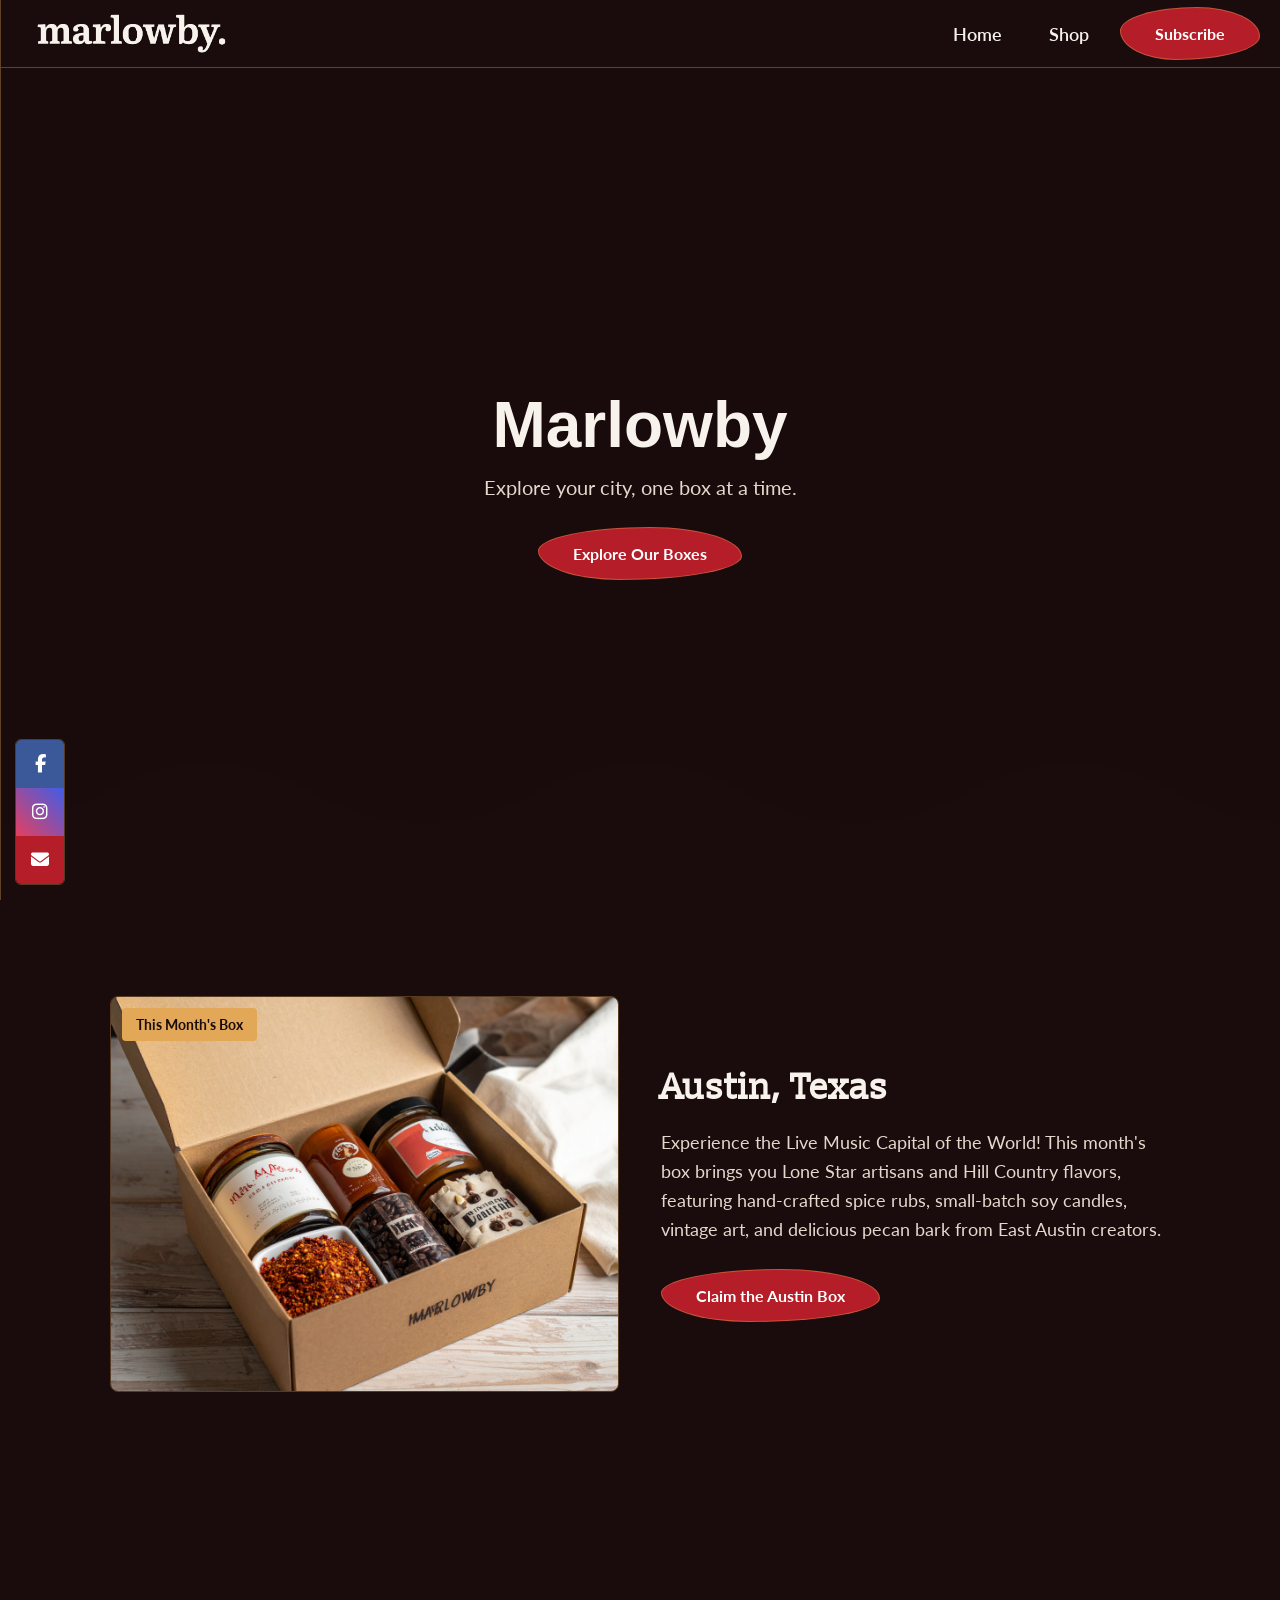
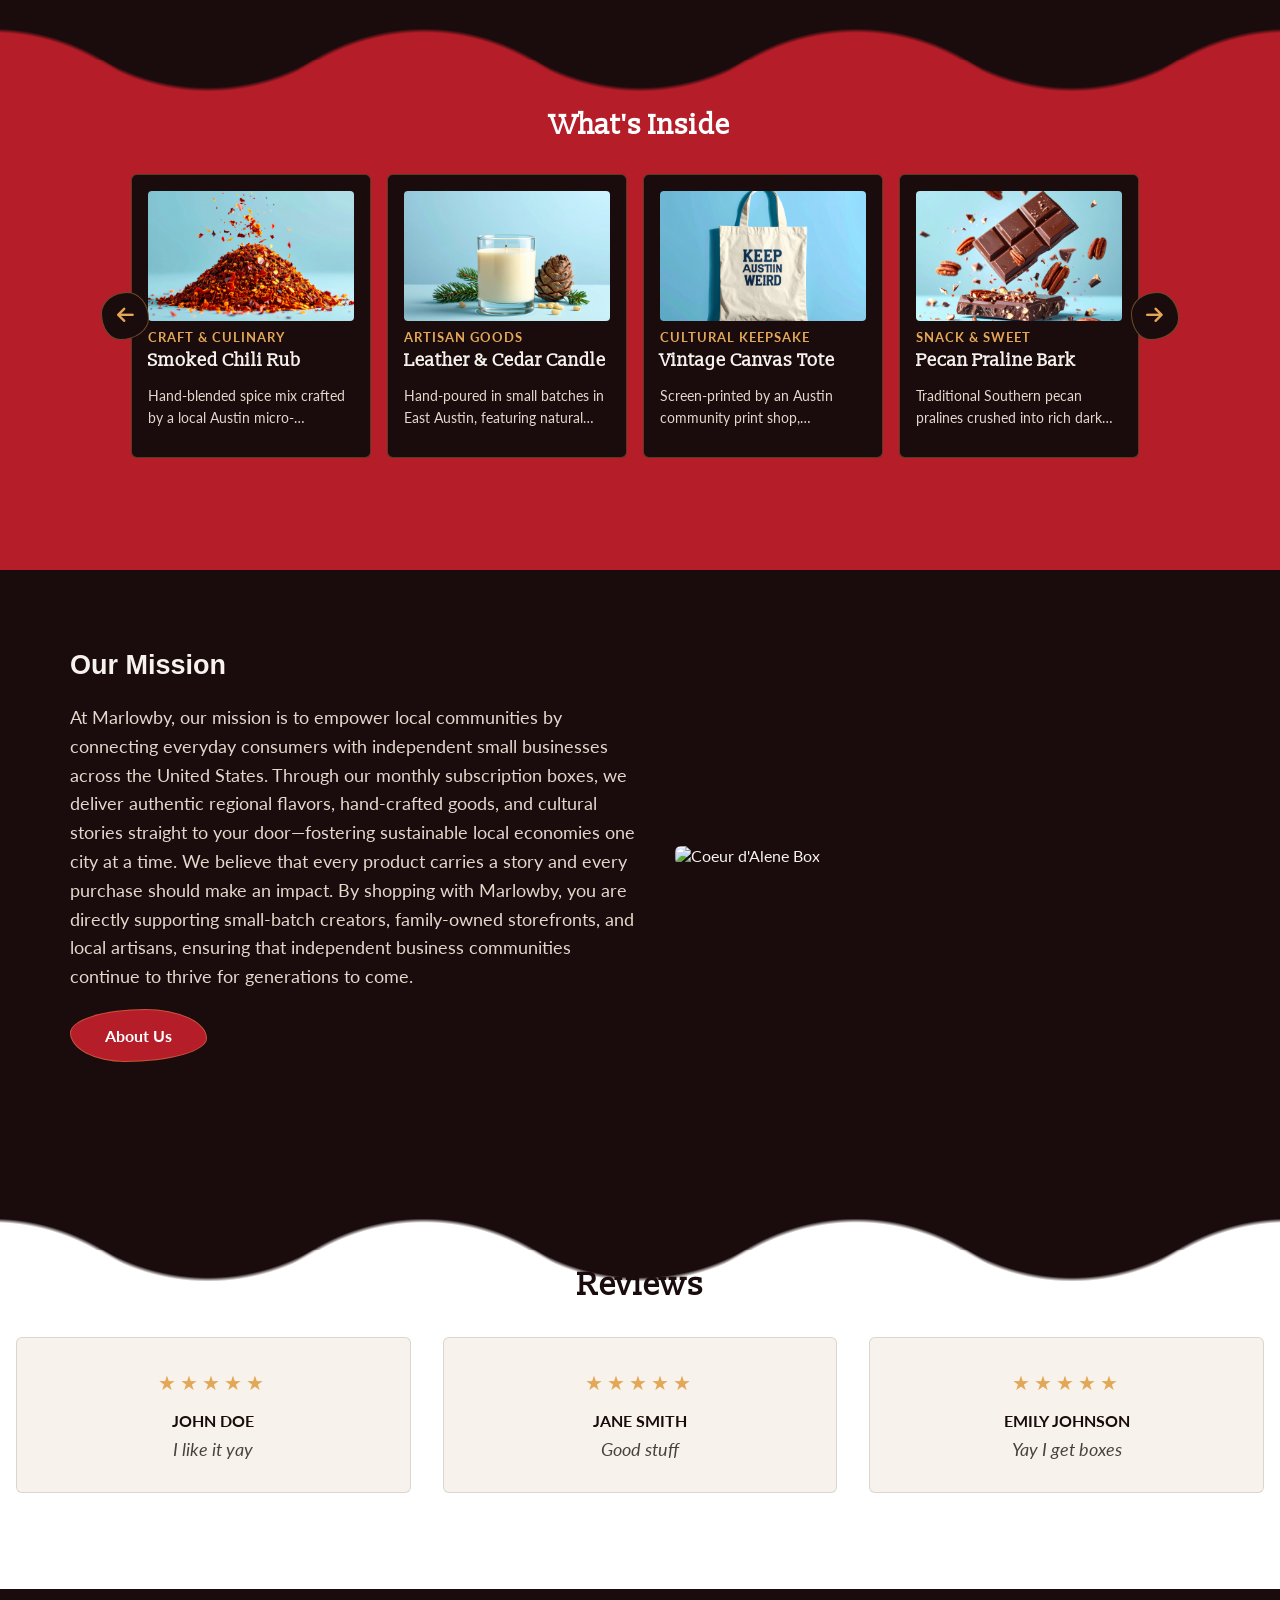
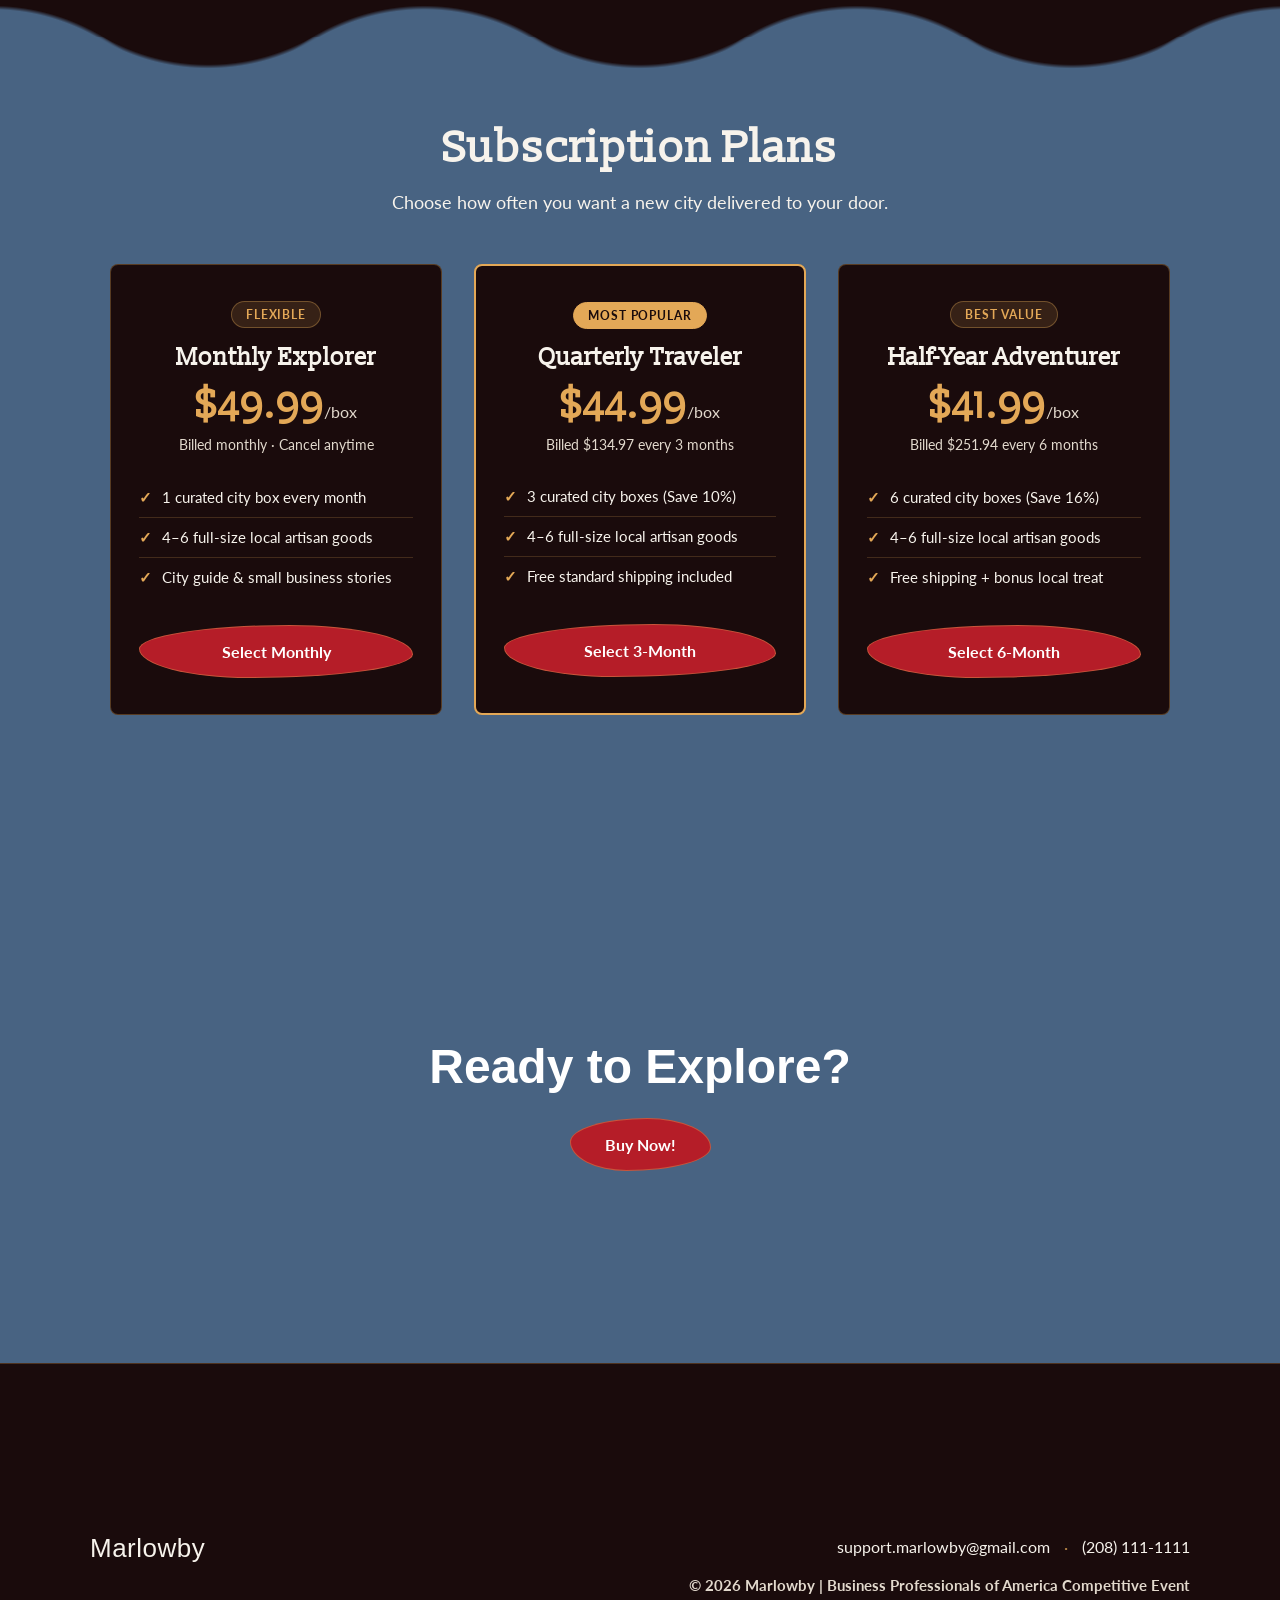
==== index.html @ e82b389a "Update index.html" ====
<!DOCTYPE html>
<html lang="en">
<head>
  <meta charset="UTF-8">
  <meta name="viewport" content="width=device-width, initial-scale=1.0">
  <title>Marlowby</title>
  <link rel="stylesheet" href="https://use.typekit.net/rig8hkd.css">
  <link rel="stylesheet" href="https://cdnjs.cloudflare.com/ajax/libs/font-awesome/6.5.0/css/all.min.css">
  <link rel="icon" type="image/x-icon" href="assets/images/logo/m_letter_logo.png">
  <link rel="stylesheet" href="style.css">
  <link rel="preconnect" href="https://fonts.googleapis.com">
  <link rel="preconnect" href="https://fonts.gstatic.com" crossorigin>
  <link href="https://fonts.googleapis.com/css2?family=Caacupe+One&family=Slabo+13px&family=Lato:wght@400;700&display=swap" rel="stylesheet">
</head>
<body>

  <!-- Top Navigation Bar -->
  <header class="navbar">
    <a href="index.html" class="logo-link">
      <img id="logoImage" src="assets/images/logo/marlowby_white_text.png" alt="Marlowby logo">
    </a>

    <nav class="desktop-nav">
      <a href="index.html">Home</a>
      <a href="shop.html">Shop</a>
      <a href="https://marlowbyshop.square.site" target="_blank" rel="noopener noreferrer" class="btn">
        Subscribe
      </a>
    </nav>

    <!-- Mobile Hamburger Toggle -->
    <button class="hamburger-menu" onclick="openNav()" aria-label="Open mobile menu">
      <i class="fas fa-bars"></i>
    </button>
  </header>

  <!-- Mobile Side Navigation Drawer -->
  <div id="mySidenav" class="sidenav">
    <a href="javascript:void(0)" class="closebtn" onclick="closeNav()" aria-label="Close menu">&times;</a>
    <a href="index.html">Home</a>
    <a href="shop.html">Shop</a>
    <a href="https://game-day-grill-bpa-project.square.site/#items" target="_blank" rel="noopener noreferrer" class="btn">
      Subscribe
    </a>
  </div>

  <!-- Hero Section -->
  <section class="hero-section">
    <div class="video-background">
      <iframe 
        src="https://www.youtube-nocookie.com/embed/jR5_xr3WJxA?autoplay=1&mute=1&controls=0&loop=1&playlist=jR5_xr3WJxA&playsinline=1" 
        title="Background video" 
        allow="autoplay; encrypted-media" 
        allowfullscreen>
      </iframe>
    </div>
    
    <div class="hero-text">
      <h1>Marlowby</h1>
      <p class="hero-paragraph">Explore your city, one box at a time.</p>
      <a href="shop.html" class="btn">
        Explore Our Boxes
      </a>
    </div>
  </section>

  <!-- Featured Box Section -->
  <section class="featured-product">
    <div class="container">
      <div class="top-section">
        <div class="image">
          <div class="cta-star"><span>This Month's Box</span></div>
          <img src="assets/images/boxes/austin/featured_box.jpg" alt="Austin, Texas box." loading="lazy">
        </div>
        <div class="content">
          <h3>Austin, Texas</h3>
          <p>Experience the Live Music Capital of the World! This month's box brings you Lone Star artisans and Hill Country flavors, featuring hand-crafted spice rubs, small-batch soy candles, vintage art, and delicious pecan bark from East Austin creators.</p>
          <a href="shop.html" class="btn">
            Claim the Austin Box
          </a>
        </div>
      </div>
    </div>
  </section>

  <!-- Featured Boxes Section -->
  <section id="featured-boxes" class="section blog-section box-bottom-wave">
    <div class="container">
      <h3>What's Inside</h3>
      <div class="blog-carousel">
        <button class="blog-carousel-btn prev" aria-label="Previous box">
          <i class="fa-solid fa-arrow-left"></i>
        </button>
        
        <div class="blog-carousel-track-container">
          <div class="blog-card-grid">
            
            <div class="blog-card">
              <div class="blog-card-inner">
                <div class="box-card-image">
                  <img src="assets/images/boxes/austin/austin_chili.jpg" alt="Smoked Chili Rub">
                </div>
                <div class="blog-content">
                  <span class="date">Craft & Culinary</span>
                  <h4>Smoked Chili Rub</h4>
                  <p>Hand-blended spice mix crafted by a local Austin micro-smokehouse. Perfect for grilling.</p>
                </div>
              </div>
            </div>

            <div class="blog-card">
              <div class="blog-card-inner">
                <div class="box-card-image">
                  <img src="assets/images/boxes/austin/austin_candle.jpg" alt="Leather & Cedar Soy Candle">
                </div>
                <div class="blog-content">
                  <span class="date">Artisan Goods</span>
                  <h4>Leather & Cedar Candle</h4>
                  <p>Hand-poured in small batches in East Austin, featuring natural cedarwood and leather notes.</p>
                </div>
              </div>
            </div>

            <div class="blog-card">
              <div class="blog-card-inner">
                <div class="box-card-image">
                  <img src="assets/images/boxes/austin/austin_tote.jpg" alt="Vintage Canvas Tote Bag">
                </div>
                <div class="blog-content">
                  <span class="date">Cultural Keepsake</span>
                  <h4>Vintage Canvas Tote</h4>
                  <p>Screen-printed by an Austin community print shop, celebrating historic local venues.</p>
                </div>
              </div>
            </div>

            <div class="blog-card">
              <div class="blog-card-inner">
                <div class="box-card-image">
                  <img src="assets/images/boxes/austin/austin_bark.jpg" alt="Pecan Praline Crunch Bark">
                </div>
                <div class="blog-content">
                  <span class="date">Snack & Sweet</span>
                  <h4>Pecan Praline Bark</h4>
                  <p>Traditional Southern pecan pralines crushed into rich dark chocolate from a Hill Country shop.</p>
                </div>
              </div>
            </div>

            <div class="blog-card">
              <div class="blog-card-inner">
                <div class="box-card-image">
                  <img src="assets/images/boxes/austin/austin_coffee.jpg" alt="Austin Cold Brew Beans">
                </div>
                <div class="blog-content">
                  <span class="date">Local Pantry</span>
                  <h4>Cold Brew Beans</h4>
                  <p>Fair-trade coffee beans roasted locally in South Congress, crafted specifically for smooth cold brew.</p>
                </div>
              </div>
            </div>

            <div class="blog-card">
              <div class="blog-card-inner">
                <div class="box-card-image">
                  <img src="assets/images/boxes/austin/austin_stickers.jpg" alt="Keep Austin Weird Sticker Pack">
                </div>
                <div class="blog-content">
                  <span class="date">Art & Accessories</span>
                  <h4>Vinyl Sticker Pack</h4>
                  <p>Set of 4 durable weatherproof stickers designed by independent Austin graphic artists.</p>
                </div>
              </div>
            </div>

          </div>
        </div>

        <button class="blog-carousel-btn next" aria-label="Next box">
          <i class="fa-solid fa-arrow-right"></i>
        </button>
      </div>
    </div>
  </section>

  <!-- Mission Section -->
  <section class="mission-section">
    <div class="mission-text">
      <h1>Our Mission</h1>
      <p>At Marlowby, our mission is to empower local communities by connecting everyday consumers with independent small businesses across the United States. Through our monthly subscription boxes, we deliver authentic regional flavors, hand-crafted goods, and cultural stories straight to your door—fostering sustainable local economies one city at a time.

We believe that every product carries a story and every purchase should make an impact. By shopping with Marlowby, you are directly supporting small-batch creators, family-owned storefronts, and local artisans, ensuring that independent business communities continue to thrive for generations to come.</p>
      <a href="about.html" class="btn">
        About Us
      </a>
    </div>
    <div class="mission-image">
      <img src="https://www.universalyums.com/wp-content/uploads/2026/03/Box-Of-The-Month-1-768x742.png" alt="Coeur d'Alene Box">
    </div>
  </section>

  <!-- Testimonials Section -->
  <section class="testimonial-section box-bottom-wave">
    <div class="testimonial-container">
      <h2 class="testimonial-title">Reviews</h2>

      <div class="testimonial-grid">
        <div class="testimonial-card">
          <div class="star-rating">★★★★★</div>
          <p class="author-name">John Doe</p>
          <p class="testimonial-text">I like it yay</p>
        </div>

        <div class="testimonial-card">
          <div class="star-rating">★★★★★</div>
          <p class="author-name">Jane Smith</p>
          <p class="testimonial-text">Good stuff</p>
        </div>

        <div class="testimonial-card">
          <div class="star-rating">★★★★★</div>
          <p class="author-name">Emily Johnson</p>
          <p class="testimonial-text">Yay I get boxes</p>
        </div>
      </div>
    </div>
  </section>

  <!-- Subscription Plans Section -->
   <section id="subscriptions" class="subscription-section box-bottom-wave">
    <div class="container text-center">
      <h2>Subscription Plans</h2>
      <p class="section-subtitle">Choose how often you want a new city delivered to your door.</p>

      <div class="card-grid subscription-grid">
        
        <!-- Tier 1: Monthly -->
        <div class="card plan-card">
          <span class="plan-badge">Flexible</span>
          <h3>Monthly Explorer</h3>
          <div class="plan-price">$49.99<span>/box</span></div>
          <p class="plan-billing">Billed monthly · Cancel anytime</p>
          <ul class="plan-features">
            <li>1 curated city box every month</li>
            <li>4–6 full-size local artisan goods</li>
            <li>City guide &amp; small business stories</li>
          </ul>
          <a href="https://marlowby.square.site" target="_blank" rel="noopener noreferrer" class="btn">Select Monthly</a>
        </div>

        <!-- Tier 2: 3-Month (Highlighted) -->
        <div class="card plan-card featured-plan">
          <span class="plan-badge popular">Most Popular</span>
          <h3>Quarterly Traveler</h3>
          <div class="plan-price">$44.99<span>/box</span></div>
          <p class="plan-billing">Billed $134.97 every 3 months</p>
          <ul class="plan-features">
            <li>3 curated city boxes (Save 10%)</li>
            <li>4–6 full-size local artisan goods</li>
            <li>Free standard shipping included</li>
          </ul>
          <a href="https://marlowby.square.site" target="_blank" rel="noopener noreferrer" class="btn">Select 3-Month</a>
        </div>

        <!-- Tier 3: 6-Month -->
        <div class="card plan-card">
          <span class="plan-badge">Best Value</span>
          <h3>Half-Year Adventurer</h3>
          <div class="plan-price">$41.99<span>/box</span></div>
          <p class="plan-billing">Billed $251.94 every 6 months</p>
          <ul class="plan-features">
            <li>6 curated city boxes (Save 16%)</li>
            <li>4–6 full-size local artisan goods</li>
            <li>Free shipping + bonus local treat</li>
          </ul>
          <a href="https://marlowby.square.site" target="_blank" rel="noopener noreferrer" class="btn">Select 6-Month</a>
        </div>

      </div>
    </div>
  </section>

  <!-- Buy Now Section (Blue with Dual Wave Overlay) -->
  <section class="cta-section">
    <div class="container text-center">
      <h1>Ready to Explore?</h1>
      <a href="shop.html" class="btn">
        Buy Now!
      </a>
    </div>
  </section>

  <!-- Original Dark Footer Section -->
  <footer class="site-footer">
    <div class="footer-container">
      <div class="footer-left">
        <div class="footer-logo">
          <a href="index.html">Marlowby</a>
        </div>
      </div>

      <div class="footer-combined-right">
        <div class="footer-contact">
          <a href="mailto:support.marlowby@gmail.com" class="footer-link">support.marlowby@gmail.com</a>
          <span class="divider">·</span>
          <a href="tel:(208)-111-1111" class="footer-link">(208) 111-1111</a>
        </div>

        <div class="footer-copyright">
          <p>&copy; 2026 Marlowby | Business Professionals of America Competitive Event</p>
        </div>
      </div>
    </div>
  </footer>

  <!-- Sticky Social Icons Bar -->
  <div class="icon-bar">
    <a href="https://www.facebook.com/profile.php?id=61595517356654" target="_blank" rel="noopener noreferrer" class="facebook" aria-label="Facebook"><i class="fab fa-facebook-f"></i></a>
    <a href="https://www.instagram.com" target="_blank" rel="noopener noreferrer" class="instagram" aria-label="Instagram"><i class="fab fa-instagram"></i></a>
    <a href="mailto:support.marlowby@gmail.com" class="email" aria-label="Email"><i class="fas fa-envelope"></i></a>
  </div>

  <!-- Scroll to Top Button -->
  <button id="scrollToTopBtn" title="Go to top" aria-label="Scroll to top">
    <i class="fas fa-arrow-up"></i>
  </button>

  <script src="script.js"></script>
</body>
</html>
---- style.css ----
:root {
  /* --- Core Color Palette --- */
  --bg-primary: #1a0b0c;          /* Base Dark Background */
  --text-main: #f7f3ec;           /* Primary Light Text */
  --text-muted: #e2d9cd;          /* Enhanced contrast for WCAG AA readability */
  --accent-red: #b51d28;          /* Primary Brand Accent */
  --accent-gold: #E3A857;         /* Accent Gold */
  --accent-blue: #486382;         /* Accent Slate Blue */

  /* --- Typography --- */
  --font-heading-primary: "Caacupe One", sans-serif;
  --font-heading-secondary: "Slabo 13px", serif;
  --font-body: "Lato", sans-serif;
}

*,
*::before,
*::after {
  box-sizing: border-box;
}

html,
body {
  height: 100%;
  margin: 0;
  background-color: var(--bg-primary);
  color: var(--text-main);
  font-family: var(--font-body);
  scroll-behavior: smooth;
}

body {
  padding-top: 68px;
}

h1 {
  font-family: var(--font-heading-primary);
}

h2, h3, h4, h5, h6 {
  font-family: var(--font-heading-secondary);
}

.text-center {
  text-align: center;
}

/* --- Accessibility Utility Classes --- */
.sr-only,
.visually-hidden {
  position: absolute !important;
  width: 1px !important;
  height: 1px !important;
  padding: 0 !important;
  margin: -1px !important;
  overflow: hidden !important;
  clip: rect(0, 0, 0, 0) !important;
  white-space: nowrap !important;
  border: 0 !important;
}

/* Base Container & Framework Compatibility */
.container,
.container-lg {
  max-width: 1100px;
  margin: 0 auto;
  padding: 0 20px;
  width: 100%;
}

/* --- Global Focus Rings for Keyboard Navigation --- */
a:focus-visible,
button:focus-visible,
input:focus-visible,
select:focus-visible,
textarea:focus-visible {
  outline: 3px solid var(--accent-gold) !important;
  outline-offset: 3px !important;
}

/* --- Header & Navigation --- */
.navbar {
  display: flex;
  align-items: center;
  justify-content: space-between;
  background-color: var(--bg-primary);
  position: fixed;
  top: 0;
  left: 0;
  width: 100%;
  height: 68px;
  padding: 0 20px;
  z-index: 99;
  border-bottom: 1px solid rgba(227, 168, 87, 0.35);
}

.desktop-nav {
  display: flex;
  align-items: center;
  gap: 15px;
}

.navbar a {
  color: var(--text-main);
  padding: 10px 16px;
  min-height: 44px;
  display: inline-flex;
  align-items: center;
  text-decoration: none;
  font-size: 18px;
  border-radius: 4px;
  font-weight: 600;
  transition: color 0.2s ease;
}

.navbar a:hover,
.navbar a:active,
.navbar a.active {
  color: var(--accent-gold);
}

.navbar img {
  height: 40px;
  width: auto;
  display: block;
}

.hamburger-menu {
  display: none;
  border: 1px solid transparent;
  background: transparent;
  color: var(--text-main);
  font-size: 24px;
  cursor: pointer;
  padding: 12px;
  min-width: 48px;
  min-height: 48px;
  border-radius: 4px;
}

.sidenav {
  height: 100%;
  width: 0;
  position: fixed;
  z-index: 1000;
  top: 0;
  left: 0;
  background-color: var(--bg-primary);
  overflow-x: hidden;
  transition: width 0.3s ease;
  padding-top: 60px;
  border-right: 1px solid rgba(227, 168, 87, 0.35);
}

.sidenav a {
  padding: 16px 24px;
  text-decoration: none;
  font-size: 20px;
  color: var(--text-main);
  display: block;
  font-weight: 600;
  min-height: 48px;
  transition: background-color 0.2s ease, color 0.2s ease;
}

.sidenav a:hover,
.sidenav a:focus-visible {
  background-color: var(--accent-red);
  color: #ffffff;
}

.sidenav .closebtn {
  position: absolute;
  top: 10px;
  right: 20px;
  font-size: 36px;
  min-width: 48px;
  min-height: 48px;
  display: inline-flex;
  align-items: center;
  justify-content: center;
}

/* --- Organic Blob Buttons & Accessible Controls --- */
.btn,
a.btn,
button[type="submit"],
.btn-blob-organic {
  display: inline-flex;
  align-items: center;
  justify-content: center;
  padding: 16px 34px;
  min-height: 48px;
  min-width: 48px;
  border: 1px solid rgba(227, 168, 87, 0.4);
  border-radius: 55% 45% 60% 40% / 45% 55% 45% 55%;
  background: var(--accent-red);
  color: #ffffff;
  font-family: inherit;
  font-size: 16px;
  font-weight: 700;
  text-decoration: none;
  cursor: pointer;
  transition: border-radius 0.4s ease, transform 0.3s ease, background-color 0.3s ease, border-color 0.3s ease;
}

.btn:hover,
a.btn:hover,
button[type="submit"]:hover,
.btn-blob-organic:hover {
  border-radius: 45% 55% 40% 60% / 55% 45% 55% 45%;
  transform: rotate(-2deg);
  background-color: #8c121b;
  border-color: var(--accent-gold);
  color: #ffffff;
}

.btn:active,
a.btn:active,
button[type="submit"]:active,
.btn-blob-organic:active {
  transform: rotate(0deg) scale(0.96);
  background-color: #6b0c13;
}

/* --- Hero Section --- */
.hero-section {
  position: relative;
  min-height: calc(100vh - 68px);
  width: 100%;
  display: flex;
  align-items: center;
  justify-content: center;
  overflow: hidden;
}

.video-background {
  position: absolute;
  inset: 0;
  pointer-events: none;
  z-index: 1;
}

.video-background iframe {
  width: 100%;
  height: 100%;
  object-fit: cover;
  border: none;
}

.hero-section::after {
  content: "";
  position: absolute;
  inset: 0;
  background-color: rgba(26, 11, 12, 0.82);
  z-index: 2;
  pointer-events: none;
}

.hero-text {
  position: relative;
  z-index: 3;
  text-align: center;
  color: var(--text-main);
  padding: 30px 20px;
  max-width: 700px;
  margin: 20px;
}

.hero-text h1 {
  font-size: 64px;
  margin: 0 0 10px;
}

.hero-paragraph {
  font-size: 20px;
  line-height: 1.5;
  margin: 0 0 25px;
  color: var(--text-muted);
}

/* --- Grid Systems --- */
.card-grid,
.testimonial-grid,
.team-grid {
  display: grid;
  gap: 2rem;
}

.card-grid {
  grid-template-columns: repeat(auto-fit, minmax(260px, 1fr));
  max-width: 1100px;
  margin: 0 auto;
}

.team-grid {
  grid-template-columns: repeat(auto-fit, minmax(250px, 1fr));
  max-width: 900px;
  margin: 2rem auto 0;
  justify-content: center;
}

/* --- Cards & Team Members --- */
.team-member,
.card,
blockquote,
.event-card {
  background: var(--bg-primary);
  border: 1px solid rgba(227, 168, 87, 0.3);
  border-radius: 8px;
  padding: 2rem;
  transition: border-color 0.2s ease;
  color: var(--text-main);
  text-align: center;
  display: flex;
  flex-direction: column;
  align-items: center;
}

.card:hover,
.team-member:hover {
  border-color: var(--accent-gold);
}

.team-photo {
  width: 150px;
  height: 150px;
  object-fit: cover;
  border-radius: 8px;
  margin-bottom: 1.25rem;
  border: 1px solid var(--accent-gold);
}

.team-member h3,
.team-member h4 {
  font-family: var(--font-heading-secondary);
  font-size: 1.25rem;
  margin: 0 0 0.25rem;
  color: var(--text-main);
}

.team-member .role,
.team-member .title {
  font-family: var(--font-body);
  font-size: 0.875rem;
  font-weight: 700;
  text-transform: uppercase;
  letter-spacing: 0.5px;
  color: var(--accent-gold);
  margin-bottom: 0.75rem;
}

/* --- Subscription Plans Section --- */
.subscription-section {
  background-color: var(--accent-blue);
  padding: 12rem 1rem;
  margin-top: -60px;
  position: relative;
  z-index: 4;

  /* Dual Top & Bottom Wave Mask (Matches .cta-section) */
  mask:
    radial-gradient(213.01px at 50% calc(100% - 291.6px), #000 99%, #0000 101%) calc(50% - 216px) 0/432px 100%,
    radial-gradient(213.01px at 50% calc(100% + 183.6px), #0000 99%, #000 101%) 50% calc(100% - 108px)/432px 100% repeat-x,
    radial-gradient(213.01px at 50% 291.6px, #000 99%, #0000 101%) calc(50% - 216px) 0/432px 100%,
    radial-gradient(213.01px at 50% -183.6px, #0000 99%, #000 101%) 50% 108px/432px 100% repeat-x;

  -webkit-mask:
    radial-gradient(213.01px at 50% calc(100% - 291.6px), #000 99%, #0000 101%) calc(50% - 216px) 0/432px 100%,
    radial-gradient(213.01px at 50% calc(100% + 183.6px), #0000 99%, #000 101%) 50% calc(100% - 108px)/432px 100% repeat-x,
    radial-gradient(213.01px at 50% 291.6px, #000 99%, #0000 101%) calc(50% - 216px) 0/432px 100%,
    radial-gradient(213.01px at 50% -183.6px, #0000 99%, #000 101%) 50% 108px/432px 100% repeat-x;
}

.subscription-section h2 {
  font-size: 2.75rem;
  margin: 0 0 0.75rem;
  color: var(--text-main);
}

.subscription-section .section-subtitle {
  max-width: 600px;
  margin: 0 auto 3rem;
  font-size: 1.125rem;
  line-height: 1.6;
  color: var(--text-main);
}

.plan-card {
  justify-content: space-between;
  padding: 2.25rem 1.75rem;
  position: relative;
  transition: transform 0.25s ease, border-color 0.25s ease;
}

.plan-card:hover {
  transform: translateY(-6px);
}

.plan-card.featured-plan {
  border: 2px solid var(--accent-gold);
}

.plan-badge {
  display: inline-block;
  font-size: 0.75rem;
  font-weight: 700;
  text-transform: uppercase;
  letter-spacing: 0.08em;
  padding: 5px 14px;
  border-radius: 999px;
  background-color: rgba(227, 168, 87, 0.14);
  border: 1px solid rgba(227, 168, 87, 0.35);
  color: var(--accent-gold);
  margin-bottom: 14px;
}

.plan-badge.popular {
  background-color: var(--accent-gold);
  border-color: var(--accent-gold);
  color: var(--bg-primary);
}

.plan-card h3 {
  font-size: 1.5rem;
  margin: 0 0 12px;
  color: var(--text-main);
}

.plan-price {
  font-family: var(--font-heading-secondary);
  font-size: 2.5rem;
  font-weight: 700;
  color: var(--accent-gold);
  line-height: 1.1;
}

.plan-price span {
  font-family: var(--font-body);
  font-size: 1rem;
  font-weight: 400;
  color: var(--text-muted);
}

.plan-billing {
  font-size: 0.9rem;
  color: var(--text-muted);
  margin: 8px 0 24px;
}

.plan-features {
  list-style: none;
  padding: 0;
  margin: 0 0 28px;
  width: 100%;
  text-align: left;
}

.plan-features li {
  padding: 10px 0;
  border-bottom: 1px solid rgba(227, 168, 87, 0.2);
  color: var(--text-main);
  font-size: 0.95rem;
  display: flex;
  align-items: baseline;
  gap: 10px;
}

.plan-features li:last-child {
  border-bottom: none;
}

.plan-features li::before {
  content: "✓";
  color: var(--accent-gold);
  font-weight: 700;
  flex-shrink: 0;
}

.plan-card .btn {
  width: 100%;
}

/* --- Featured Box / Product Section --- */
.featured-product,
.featured-boxes-section,
.featured-boxes {
  background-color: var(--bg-primary);
  padding: 6rem 1rem 10rem;
  position: relative;
  z-index: 5;
}

.featured-boxes-section,
.featured-boxes {
  text-align: center;
}

.featured-boxes-section h2,
.featured-boxes h2 {
  font-size: 2.5rem;
  margin-bottom: 2.5rem;
  color: var(--text-main);
}

.featured-product .top-section {
  display: flex;
  flex-direction: column;
  gap: 30px;
  align-items: center;
  max-width: 1100px;
  margin: 0 auto;
}

.featured-product .top-section .image {
  position: relative;
  width: 100%;
}

.featured-product .top-section .image img {
  width: 100%;
  height: auto;
  border-radius: 8px;
  display: block;
  border: 1px solid rgba(227, 168, 87, 0.3);
}

.cta-star {
  position: absolute;
  top: 12px;
  left: 12px;
  background-color: var(--accent-gold);
  color: var(--bg-primary);
  padding: 8px 14px;
  border-radius: 4px;
  font-weight: bold;
  font-size: 14px;
  z-index: 5;
}

.featured-product .top-section .content {
  text-align: left;
}

.featured-product .top-section .content h3 {
  font-size: 2.25rem;
  margin: 0 0 15px;
  color: var(--text-main);
}

.featured-product .top-section .content p {
  font-size: 1.125rem;
  line-height: 1.6;
  color: var(--text-muted);
  margin-bottom: 25px;
}

/* --- Search Bar --- */
.marlowby-search-wrapper {
  position: relative;
  width: 100%;
  padding: 80px 20px 30px;
  display: flex;
  align-items: center;
  justify-content: center;
}

.marlowby-search {
  width: 100%;
  max-width: 460px;
  background-color: var(--bg-primary);
  border: 1px solid rgba(227, 168, 87, 0.4);
  border-radius: 12px;
  padding: 6px 8px 6px 16px;
  transition: border-color 0.2s ease;
}

.marlowby-search:focus-within {
  border-color: var(--accent-gold);
}

.fx {
  display: flex;
  align-items: center;
  width: 100%;
}

.fx-gap {
  gap: 10px;
  justify-content: space-between;
}

.fx-gap > div:first-child {
  flex: 1;
}

.marlowby-search input[type="text"] {
  width: 100%;
  min-height: 44px;
  border: none;
  outline: none;
  background: transparent;
  font-size: 16px; /* Prevents auto-zoom on iOS Safari */
  color: var(--text-main);
  padding: 8px 0;
}

.marlowby-search input[type="text"]::placeholder {
  color: var(--text-muted);
  opacity: 0.9;
}

.marlowby-search button {
  display: inline-flex;
  align-items: center;
  justify-content: center;
  width: 48px;
  height: 48px;
  padding: 0;
  border: 1px solid rgba(227, 168, 87, 0.4);
  border-radius: 55% 45% 60% 40% / 45% 55% 45% 55%;
  background: var(--accent-red);
  color: #ffffff;
  cursor: pointer;
  flex-shrink: 0;
  transition: border-radius 0.4s ease, transform 0.3s ease, background-color 0.3s ease, border-color 0.3s ease;
}

.marlowby-search button:hover {
  border-radius: 45% 55% 40% 60% / 55% 45% 55% 45%;
  transform: rotate(-2deg);
  background-color: #8c121b;
  border-color: var(--accent-gold);
}

/* --- Shop & Products Section --- */
.shop-section {
  background-color: var(--accent-blue);
  padding: 100px 0 100px;
  margin-top: -60px;
  position: relative;
  z-index: 4;
}

.shop-section .product-collection,
.shop-section .marlowby-search-wrapper {
  background-color: transparent;
}

.product-collection {
  padding: 40px 0 80px;
}

.filter-shop {
  display: flex;
  flex-wrap: wrap;
  justify-content: space-between;
  align-items: center;
  gap: 15px;
  padding: 16px 24px; 
  background-color: var(--bg-primary);
  border: 1px solid rgba(227, 168, 87, 0.3);
  border-radius: 6px;
  margin-bottom: 30px;
  width: 100%;
}

.showing-product p {
  font-size: 16px;
  color: var(--text-main);
  margin: 0;
}

.sort-by select {
  background-color: var(--bg-primary);
  color: var(--text-main);
  border: 1px solid rgba(227, 168, 87, 0.4);
  padding: 12px 40px 12px 16px;
  min-height: 48px;
  border-radius: 6px;
  font-size: 16px;
  cursor: pointer;
  appearance: none;
  -webkit-appearance: none;
  background-image: url("data:image/svg+xml;utf8,<svg xmlns='http://www.w3.org/2000/svg' width='14' height='14' fill='%23E3A857' viewBox='0 0 16 16'><path d='M7.247 11.14 2.451 5.658C1.885 5.013 2.345 4 3.204 4h9.592a1 1 0 0 1 .753 1.659l-4.796 5.48a1 1 0 0 1-1.506 0z'/></svg>");
  background-repeat: no-repeat;
  background-position: right 14px center;
  transition: border-color 0.2s ease;
}

/* 3-Column Product Grid Layout */
.product-content #productGrid {
  display: grid;
  grid-template-columns: repeat(3, 1fr);
  gap: 32px;
  max-width: 1100px;
  margin: 0 auto;
}

.product-card-item {
  width: 100%;
}

.product-item {
  background-color: var(--bg-primary);
  border: 1px solid rgba(227, 168, 87, 0.3);
  border-radius: 6px;
  padding: 28px;
  display: flex;
  flex-direction: column;
  justify-content: space-between;
  height: 100%;
  transition: border-color 0.2s ease;
}

.product-item:hover {
  border-color: var(--accent-gold);
}

.image-holder {
  width: 100%;
  height: 200px;
  border-radius: 4px;
  overflow: hidden;
  background-color: rgba(0, 0, 0, 0.4);
  display: flex;
  align-items: center;
  justify-content: center;
  margin-bottom: 20px;
}

.image-holder img,
.image-holder svg {
  width: 100%;
  height: 100%;
  object-fit: cover;
}

.badge {
  display: inline-block;
  padding: 6px 12px;
  font-size: 12px;
  font-weight: 700;
  text-transform: uppercase;
  letter-spacing: 0.5px;
  border-radius: 4px;
  background-color: var(--accent-red);
  color: #ffffff;
  margin-bottom: 8px;
}

.product-info h3 {
  font-size: 20px;
  line-height: 1.4;
  margin-top: 6px;
  margin-bottom: 14px;
}

.product-info h3 a {
  color: var(--text-main);
  text-decoration: none;
  transition: color 0.2s ease;
}

.product-info h3 a:hover,
.product-info h3 a:focus-visible {
  color: var(--accent-gold);
}

.product-price {
  font-size: 22px;
  font-family: var(--font-heading-secondary);
  color: var(--accent-gold);
  font-weight: 700;
  margin-top: auto;
}

/* --- Pagination --- */
.paging-navigation {
  margin-top: 40px;
}

.pagination {
  display: flex;
  justify-content: center;
  align-items: center;
  gap: 12px;
}

.page-numbers {
  display: inline-flex;
  align-items: center;
  justify-content: center;
  min-width: 48px;
  min-height: 48px;
  padding: 8px;
  border-radius: 6px;
  background-color: var(--bg-primary);
  border: 1px solid rgba(227, 168, 87, 0.3);
  color: var(--text-main);
  text-decoration: none;
  font-size: 16px;
  font-weight: 700;
  transition: background-color 0.2s ease, border-color 0.2s ease, color 0.2s ease;
}

.page-numbers:hover,
.page-numbers.current {
  background-color: var(--accent-gold);
  color: var(--bg-primary);
  border-color: var(--accent-gold);
}

/* --- Carousel & Blog Section --- */
.blog-section {
  padding: 8rem 0.5rem 6rem;
  text-align: center;
  background-color: var(--accent-red);
  color: #ffffff;
}

.blog-section h3 {
  font-size: 28px;
  margin-bottom: 15px;
}

.blog-carousel {
  position: relative;
  max-width: 96%;
  margin: 0 auto;
}

.blog-carousel-track-container {
  overflow: hidden;
  width: 100%;
  padding: 1rem 0;
}

.blog-card-grid {
  display: flex;
  gap: 1rem;
  transition: transform 0.5s ease;
}

.blog-card {
  flex: 0 0 240px;
  display: flex;
}

.blog-card-inner {
  width: 100%;
  background-color: var(--bg-primary);
  padding: 1rem;
  border-radius: 6px;
  border: 1px solid rgba(227, 168, 87, 0.3);
  text-align: left;
  display: flex;
  flex-direction: column;
  justify-content: space-between;
  transition: border-color 0.2s ease;
}

.blog-card-inner:hover {
  border-color: var(--accent-gold);
}

.box-card-image {
  width: 100%;
  height: 130px;
  overflow: hidden;
  border-radius: 4px;
  margin-bottom: 8px;
}

.box-card-image img {
  width: 100%;
  height: 100%;
  object-fit: cover;
}

.blog-carousel-btn {
  position: absolute;
  top: 50%;
  transform: translateY(-50%);
  display: inline-flex;
  align-items: center;
  justify-content: center;
  width: 48px;
  height: 48px;
  border: 1px solid rgba(227, 168, 87, 0.4);
  border-radius: 55% 45% 60% 40% / 45% 55% 45% 55%;
  background: var(--bg-primary);
  color: var(--accent-gold);
  font-size: 1.2rem;
  cursor: pointer;
  z-index: 10;
  transition: border-radius 0.4s ease, transform 0.3s ease, background-color 0.3s ease, border-color 0.3s ease;
}

.blog-carousel-btn.prev { left: -25px; }
.blog-carousel-btn.next { right: -25px; }

.blog-carousel-btn:hover {
  border-radius: 45% 55% 40% 60% / 55% 45% 55% 45%;
  transform: translateY(-50%) rotate(-2deg);
  background-color: var(--accent-red);
  border-color: var(--accent-gold);
  color: #ffffff;
}

.blog-content .date {
  font-size: 0.8rem;
  letter-spacing: 1px;
  text-transform: uppercase;
  color: var(--accent-gold);
  font-weight: 700;
  display: block;
}

.blog-content h4 {
  font-size: 1.1rem;
  margin: 0.3rem 0;
  color: var(--text-main);
}

.blog-content p {
  font-size: 0.9rem;
  line-height: 1.5;
  color: var(--text-muted);
  display: -webkit-box;
  -webkit-line-clamp: 2;
  line-clamp: 2;
  -webkit-box-orient: vertical;
  overflow: hidden;
  margin-bottom: 12px;
}

/* --- Mission Section --- */
.mission-section {
  display: flex;
  align-items: center;
  background-color: var(--bg-primary);
  padding: 60px 20px;
}

.mission-image {
  flex: 1;
  padding: 20px;
}

.mission-image img {
  width: 100%;
  height: auto;
  border-radius: 6px;
}

.mission-text {
  flex: 1;
  padding: 20px 20px 20px 50px;
  text-align: left;
  font-size: 18px;
}

.mission-text h1 {
  margin-top: 0;
}

.mission-text p {
  line-height: 1.6;
  color: var(--text-muted);
}

/* --- Wave Mask Shapes --- */
.box-top-wave,
.hero-section {
  mask:
    radial-gradient(213.01px at 50% calc(100% - 291.6px), #000 99%, #0000 101%) calc(50% - 216px) 0/432px 100%,
    radial-gradient(213.01px at 50% calc(100% + 183.6px), #0000 99%, #000 101%) 50% calc(100% - 108px)/432px 100% repeat-x;
  -webkit-mask:
    radial-gradient(213.01px at 50% calc(100% - 291.6px), #000 99%, #0000 101%) calc(50% - 216px) 0/432px 100%,
    radial-gradient(213.01px at 50% calc(100% + 183.6px), #0000 99%, #000 101%) 50% calc(100% - 108px)/432px 100% repeat-x;
}

.box-bottom-wave {
  mask:
    radial-gradient(213.01px at 50% 291.6px, #000 99%, #0000 101%) calc(50% - 216px) 0/432px 100%,
    radial-gradient(213.01px at 50% -183.6px, #0000 99%, #000 101%) 50% 108px/432px 100% repeat-x;
  -webkit-mask:
    radial-gradient(213.01px at 50% 291.6px, #000 99%, #0000 101%) calc(50% - 216px) 0/432px 100%,
    radial-gradient(213.01px at 50% -183.6px, #0000 99%, #000 101%) 50% 108px/432px 100% repeat-x;
  z-index: 4;
}

/* --- Testimonials --- */
.testimonial-section {
  background-color: #ffffff;
  padding: 6rem 1rem 12rem;
}

.testimonial-container {
  max-width: 1280px;
  margin: 0 auto;
}

.testimonial-title {
  text-align: center;
  color: #1a0b0c;
  font-size: 2rem;
  margin-bottom: 2rem;
}

.testimonial-grid {
  grid-template-columns: repeat(auto-fit, minmax(280px, 1fr));
  margin-top: 2rem;
}

.testimonial-card {
  background-color: var(--text-main);
  border-radius: 6px;
  padding: 2rem;
  text-align: center;
  border: 1px solid rgba(0, 0, 0, 0.12);
}

.star-rating {
  color: var(--accent-gold);
  letter-spacing: 0.25rem;
  margin-bottom: 1rem;
  font-size: 1.25rem;
}

.author-name {
  color: #1a0b0c;
  font-weight: 700;
  text-transform: uppercase;
  margin: 0;
}

.testimonial-text {
  font-size: 1.125rem;
  font-weight: 400;
  font-style: italic;
  color: #4a433b;
  margin-top: 0.5rem;
  margin-bottom: 0;
}

/* --- Call to Action (Blue Dual Wave) --- */
.cta-section {
  background-color: var(--accent-blue);
  color: #ffffff;
  padding: 12rem 1rem;
  text-align: center;
  position: relative;
  z-index: 4;
  margin-top: -60px;
  
  mask:
    radial-gradient(213.01px at 50% calc(100% - 291.6px), #000 99%, #0000 101%) calc(50% - 216px) 0/432px 100%,
    radial-gradient(213.01px at 50% calc(100% + 183.6px), #0000 99%, #000 101%) 50% calc(100% - 108px)/432px 100% repeat-x,
    radial-gradient(213.01px at 50% 291.6px, #000 99%, #0000 101%) calc(50% - 216px) 0/432px 100%,
    radial-gradient(213.01px at 50% -183.6px, #0000 99%, #000 101%) 50% 108px/432px 100% repeat-x;
  
  -webkit-mask:
    radial-gradient(213.01px at 50% calc(100% - 291.6px), #000 99%, #0000 101%) calc(50% - 216px) 0/432px 100%,
    radial-gradient(213.01px at 50% calc(100% + 183.6px), #0000 99%, #000 101%) 50% calc(100% - 108px)/432px 100% repeat-x,
    radial-gradient(213.01px at 50% 291.6px, #000 99%, #0000 101%) calc(50% - 216px) 0/432px 100%,
    radial-gradient(213.01px at 50% -183.6px, #0000 99%, #000 101%) 50% 108px/432px 100% repeat-x;
}

.cta-section h1 {
  font-size: 48px;
  margin: 0 0 24px;
}

/* --- Floating Utilities & Mobile Touch Targets --- */
.icon-bar {
  position: fixed;
  bottom: 15px;
  left: 15px;
  z-index: 99;
  display: flex;
  flex-direction: column;
  border-radius: 6px;
  overflow: hidden;
  border: 1px solid rgba(227, 168, 87, 0.3);
}

.icon-bar a {
  display: flex;
  align-items: center;
  justify-content: center;
  width: 48px;
  height: 48px;
  transition: opacity 0.2s ease;
  color: #ffffff;
  font-size: 18px;
  text-decoration: none;
}

.icon-bar a:hover,
.icon-bar a:focus-visible {
  opacity: 0.9;
}

.facebook { background: #3b5998; }
.instagram { background: linear-gradient(45deg, #e4405f, #405de6); }
.email { background-color: var(--accent-red); }

#scrollToTopBtn {
  position: fixed;
  bottom: 20px;
  right: 20px;
  display: inline-flex;
  align-items: center;
  justify-content: center;
  width: 52px;
  height: 52px;
  padding: 0;
  border: 1px solid rgba(227, 168, 87, 0.4);
  border-radius: 55% 45% 60% 40% / 45% 55% 45% 55%;
  background: var(--accent-red);
  color: #ffffff;
  font-size: 20px;
  cursor: pointer;
  z-index: 1000;
  transition: border-radius 0.4s ease, transform 0.3s ease, background-color 0.3s ease, border-color 0.3s ease;
}

#scrollToTopBtn:hover {
  border-radius: 45% 55% 40% 60% / 55% 45% 55% 45%;
  transform: rotate(-2deg);
  background-color: #8c121b;
  border-color: var(--accent-gold);
}

/* --- Footer & Top Wave Cutout --- */
.site-footer {
  background-color: var(--bg-primary);
  padding: 10rem 1.5rem 2.5rem;
  border-top: 1px solid rgba(227, 168, 87, 0.25);
  position: relative;
  z-index: 5;
}

.site-footer.box-top-wave {
  margin-top: -60px;
  padding-top: 12rem;
  border-top: none;
}

.footer-container {
  max-width: 1100px;
  margin: 0 auto;
  display: flex;
  flex-direction: column;
  align-items: center;
  justify-content: space-between;
  gap: 2rem;
  text-align: center;
}

.footer-logo a {
  color: var(--text-main);
  font-family: var(--font-heading-primary);
  font-size: 26px;
  text-decoration: none;
  letter-spacing: 0.5px;
  transition: color 0.2s ease;
  min-height: 48px;
  display: inline-flex;
  align-items: center;
}

.footer-logo a:hover {
  color: var(--accent-gold);
}

.footer-combined-right {
  display: flex;
  flex-direction: column;
  align-items: center;
  gap: 8px;
}

.footer-contact {
  display: flex;
  align-items: center;
  justify-content: center;
  gap: 14px;
  font-size: 16px;
}

.footer-link {
  color: var(--text-main);
  text-decoration: none;
  padding: 6px 0;
  min-height: 44px;
  display: inline-flex;
  align-items: center;
  transition: color 0.2s ease;
}

.footer-link:hover {
  color: var(--accent-gold);
}

.divider {
  color: var(--accent-gold);
  opacity: 0.8;
}

.footer-copyright p {
  font-weight: 700;
  margin: 0;
  font-size: 15px;
  color: var(--text-muted);
}

/* --- Submission Page Specific Rules --- */
body.submission-page {
  display: flex;
  flex-direction: column;
  min-height: 100vh;
}

body.submission-page main {
  flex: 1 0 auto;
}

body.submission-page .site-footer {
  margin-top: auto;
}

/* --- Accessibility: OS Reduced Motion Support --- */
@media (prefers-reduced-motion: reduce) {
  html, body {
    scroll-behavior: auto !important;
  }
  
  *, *::before, *::after {
    animation-duration: 0.01ms !important;
    animation-iteration-count: 1 !important;
    transition-duration: 0.01ms !important;
  }

  .video-background {
    display: none !important;
  }

  .btn, a.btn, button, .btn-blob-organic {
    transform: none !important;
    border-radius: 8px !important;
  }
}

/* --- Mobile Accessibility & Media Queries --- */
@media screen and (min-width: 1024px) {
  .blog-carousel-btn.prev { left: -30px; }
  .blog-carousel-btn.next { right: -30px; }
}

@media screen and (min-width: 768px) {
  .featured-product .top-section {
    flex-direction: row;
    justify-content: space-between;
  }

  .featured-product .top-section .image {
    width: 48%;
  }

  .featured-product .top-section .content {
    width: 48%;
  }

  .testimonial-section {
    padding-top: 6rem;
    padding-bottom: 6rem;
  }

  .footer-container {
    flex-direction: row;
    align-items: flex-start;
    text-align: left;
  }

  .footer-combined-right {
    align-items: flex-end;
    text-align: right;
  }
}

@media screen and (max-width: 900px) {
  .product-content #productGrid {
    grid-template-columns: repeat(2, 1fr);
    gap: 24px;
  }
}

@media screen and (max-width: 768px) {
  .desktop-nav {
    display: none;
  }

  .hamburger-menu {
    display: inline-flex;
    align-items: center;
    justify-content: center;
  }

  .hero-text h1 {
    font-size: 42px;
  }

  .hero-paragraph {
    font-size: 18px;
  }

  .blog-carousel {
    max-width: 95%;
  }

  .blog-card {
    flex: 0 0 210px;
  }

  .blog-carousel-btn.prev { left: 0; }
  .blog-carousel-btn.next { right: 0; }

  .mission-section {
    flex-direction: column;
    padding: 40px 20px;
  }

  .mission-text {
    padding-left: 0;
  }

  .footer-combined-right {
    align-items: center;
    text-align: center;
  }
}

@media screen and (max-width: 580px) {
  .product-content #productGrid {
    grid-template-columns: 1fr;
  }

  .filter-shop {
    flex-direction: column;
    align-items: stretch;
    gap: 18px;
  }

  .sort-by select {
    width: 100%;
  }

  .marlowby-search {
    max-width: 100%;
  }
}

@media screen and (max-width: 480px) {
  body {
    padding-top: 68px;
  }

  .hero-text h1 {
    font-size: 34px;
  }

  .hero-paragraph {
    font-size: 17px;
  }

  .cta-star {
    top: 8px;
    left: 8px;
    font-size: 13px;
    padding: 6px 10px;
  }

  .btn,
  a.btn {
    padding: 14px 28px;
    font-size: 15px;
    width: 100%; 
    text-align: center;
  }

  .footer-contact {
    flex-direction: column;
    gap: 12px;
  }

  .footer-contact .divider {
    display: none;
  }

  .icon-bar {
    bottom: 80px;
  }

  #scrollToTopBtn {
    bottom: 15px;
    right: 15px;
  }
}
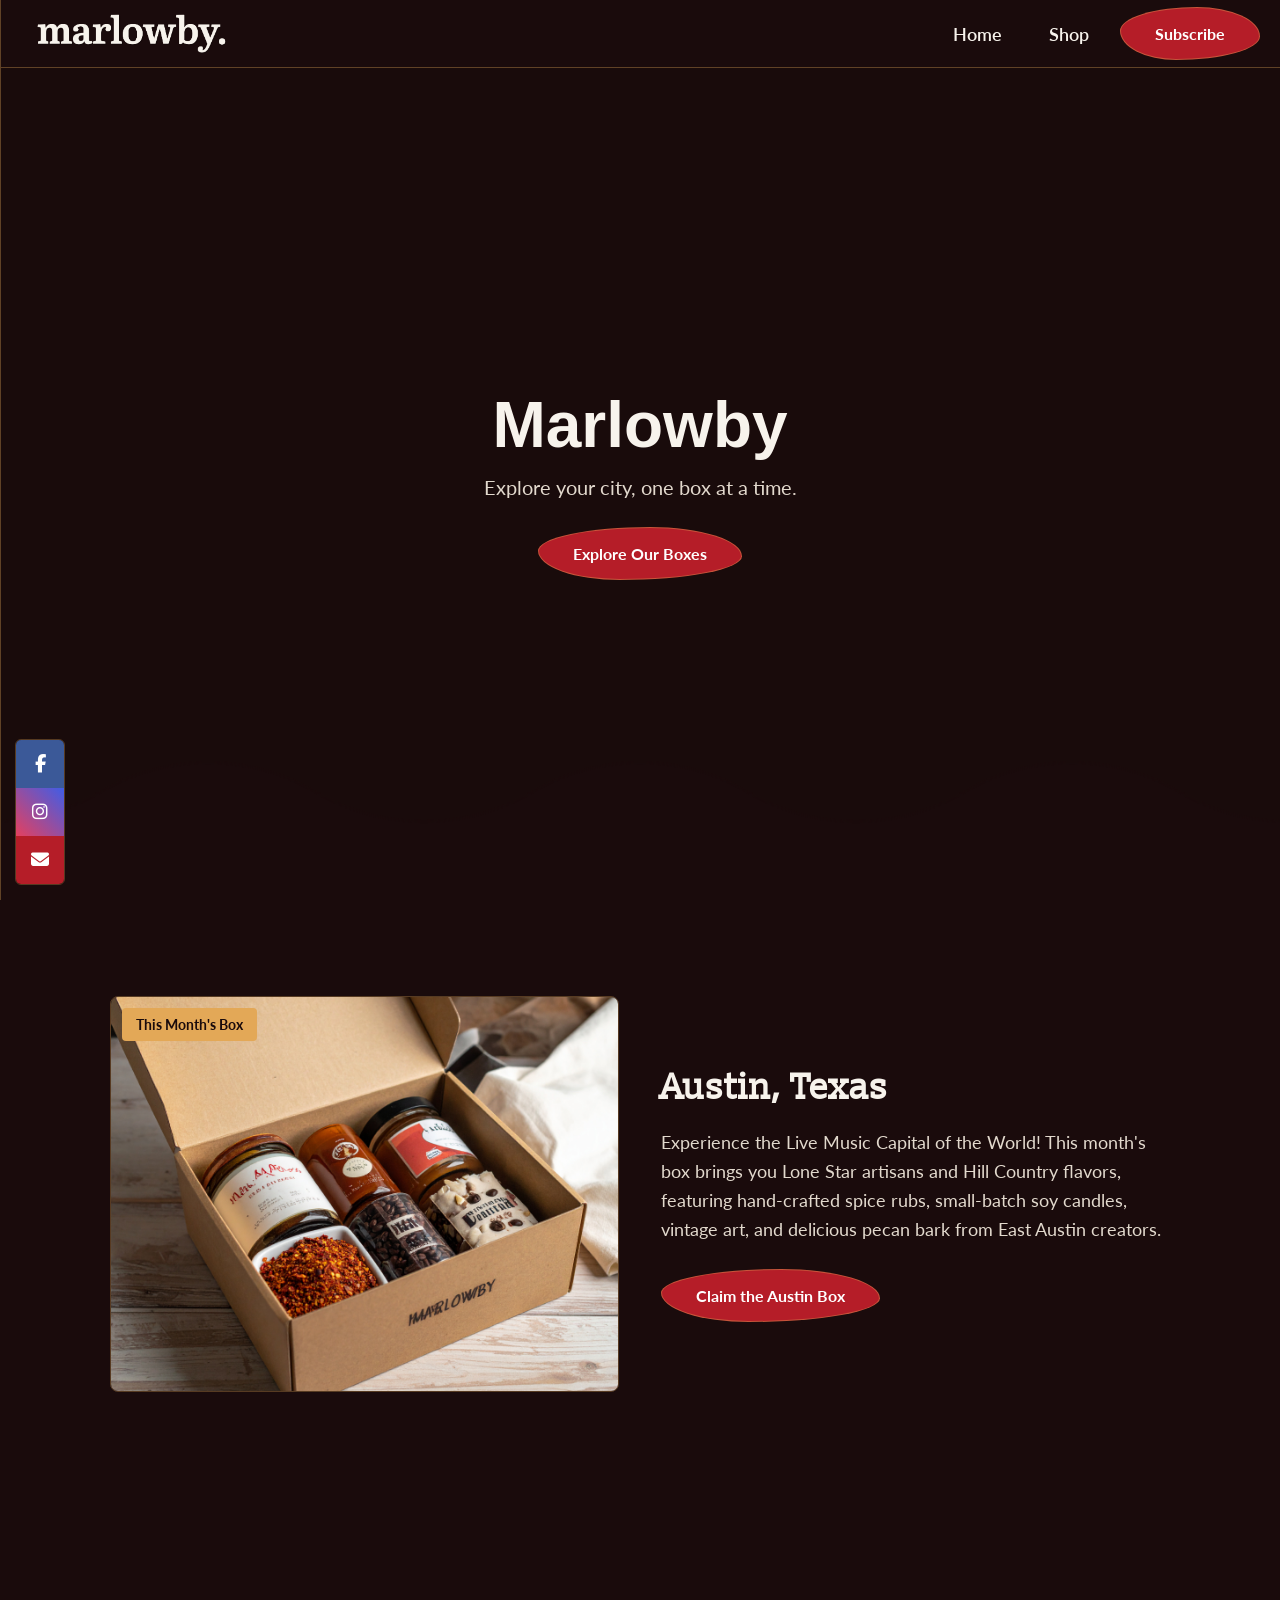
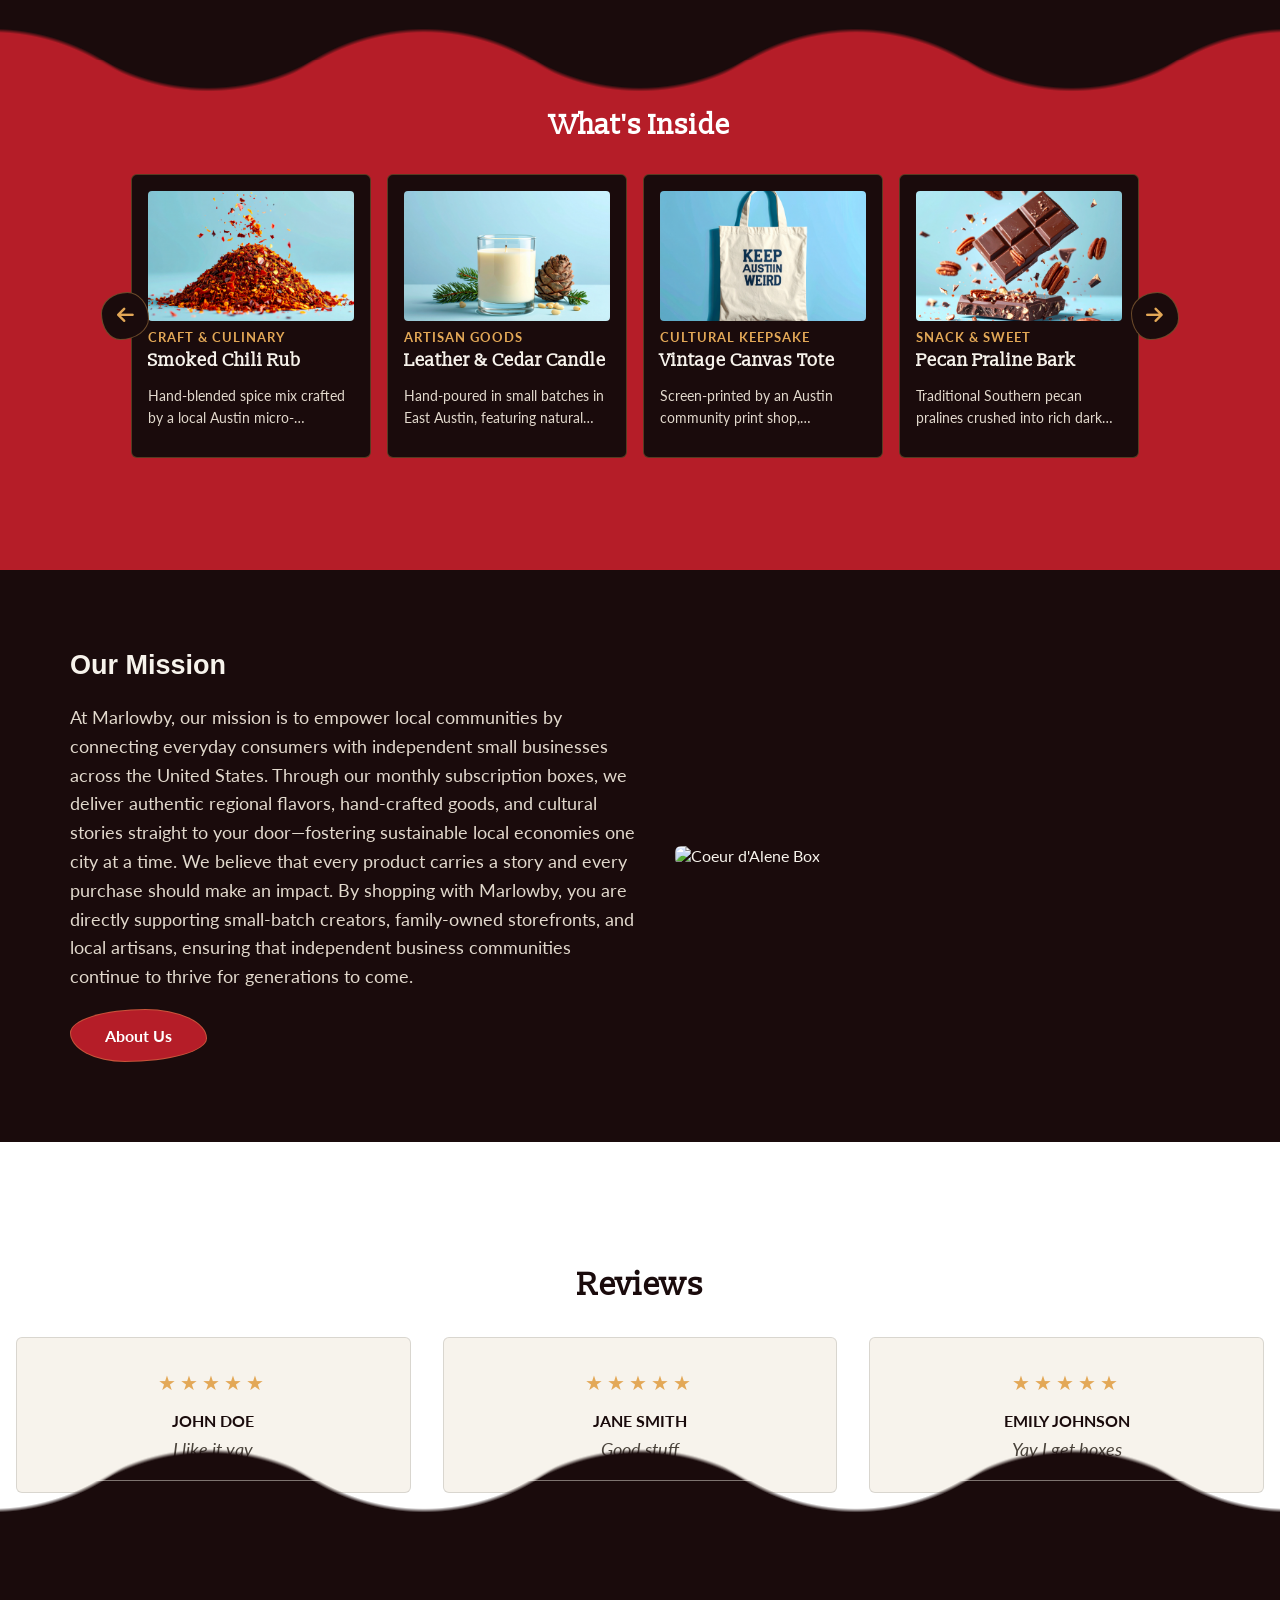
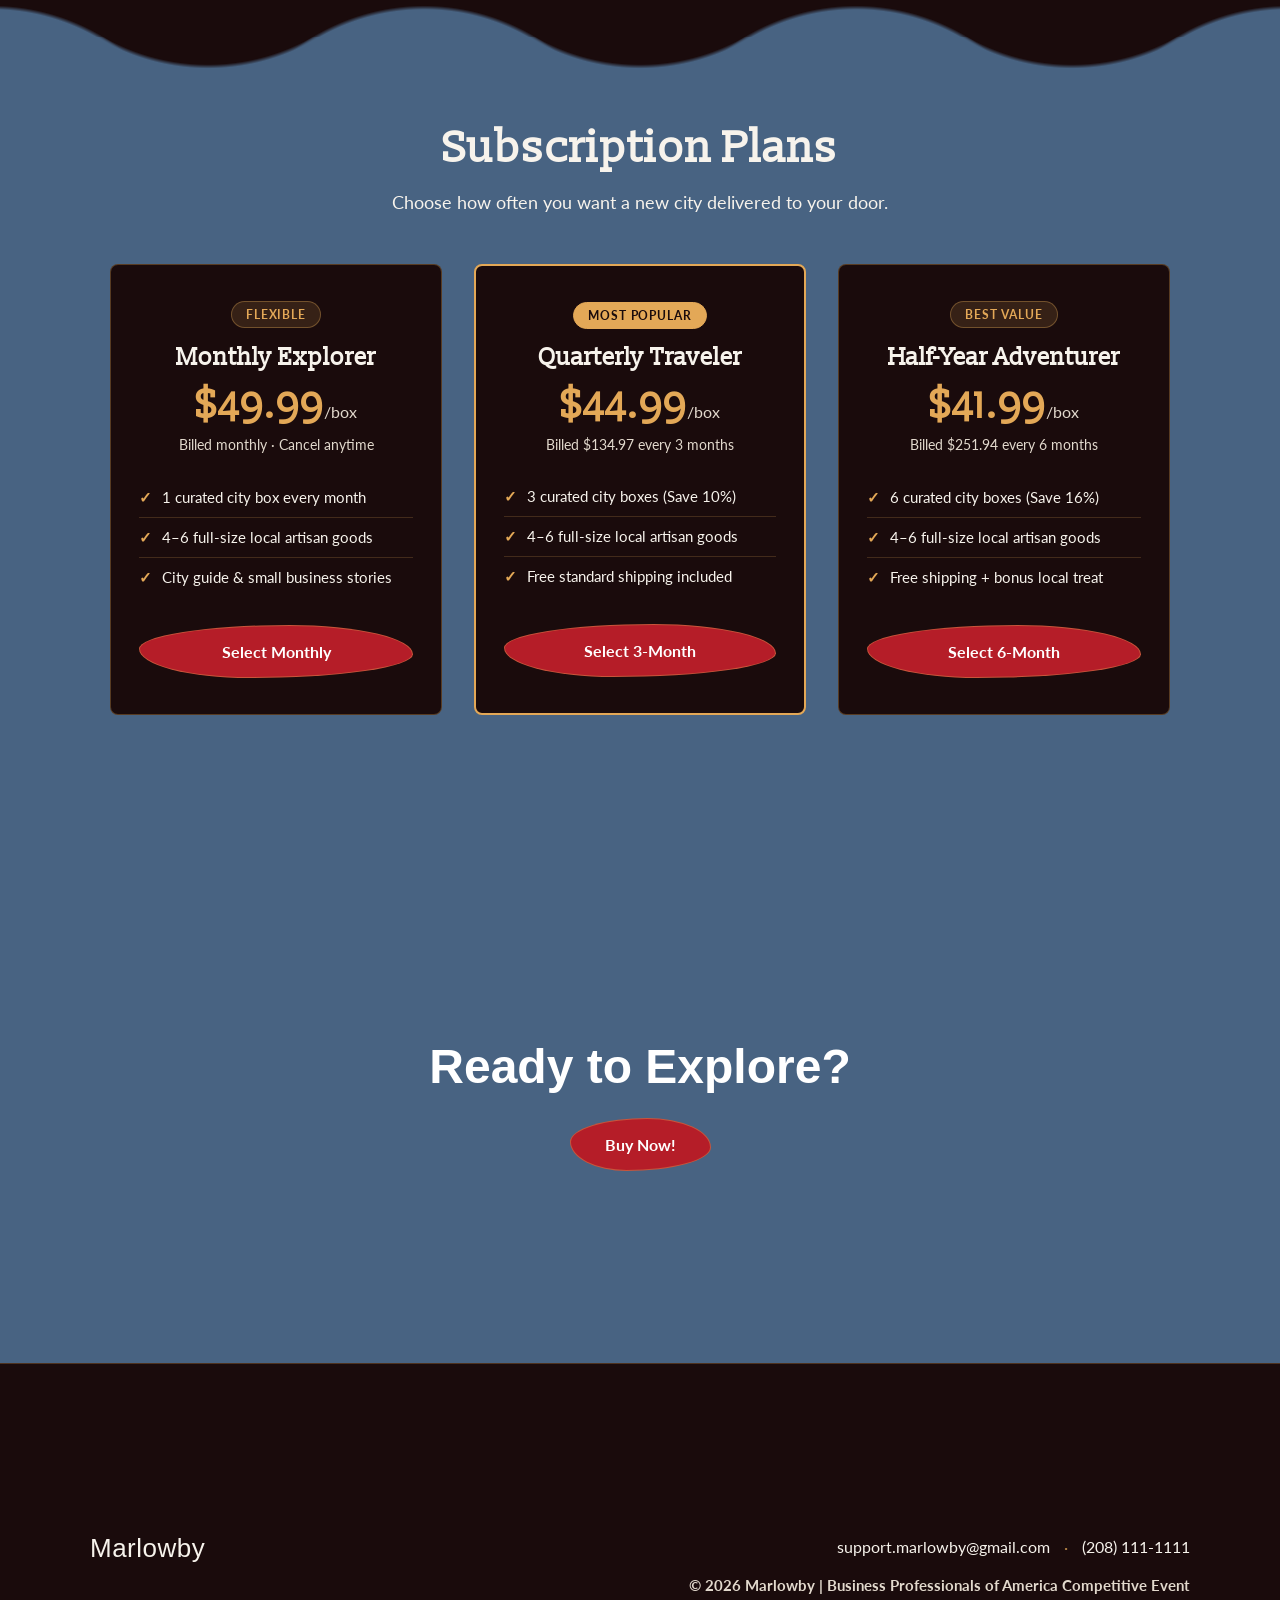
==== commit 1b3bd086: "Update index.html" ====
--- a/index.html
+++ b/index.html
@@ -200,7 +200,7 @@
   </section>
 
   <!-- Testimonials Section -->
-  <section class="testimonial-section box-bottom-wave">
+  <section class="testimonial-section box-top-wave">
     <div class="testimonial-container">
       <h2 class="testimonial-title">Reviews</h2>
 
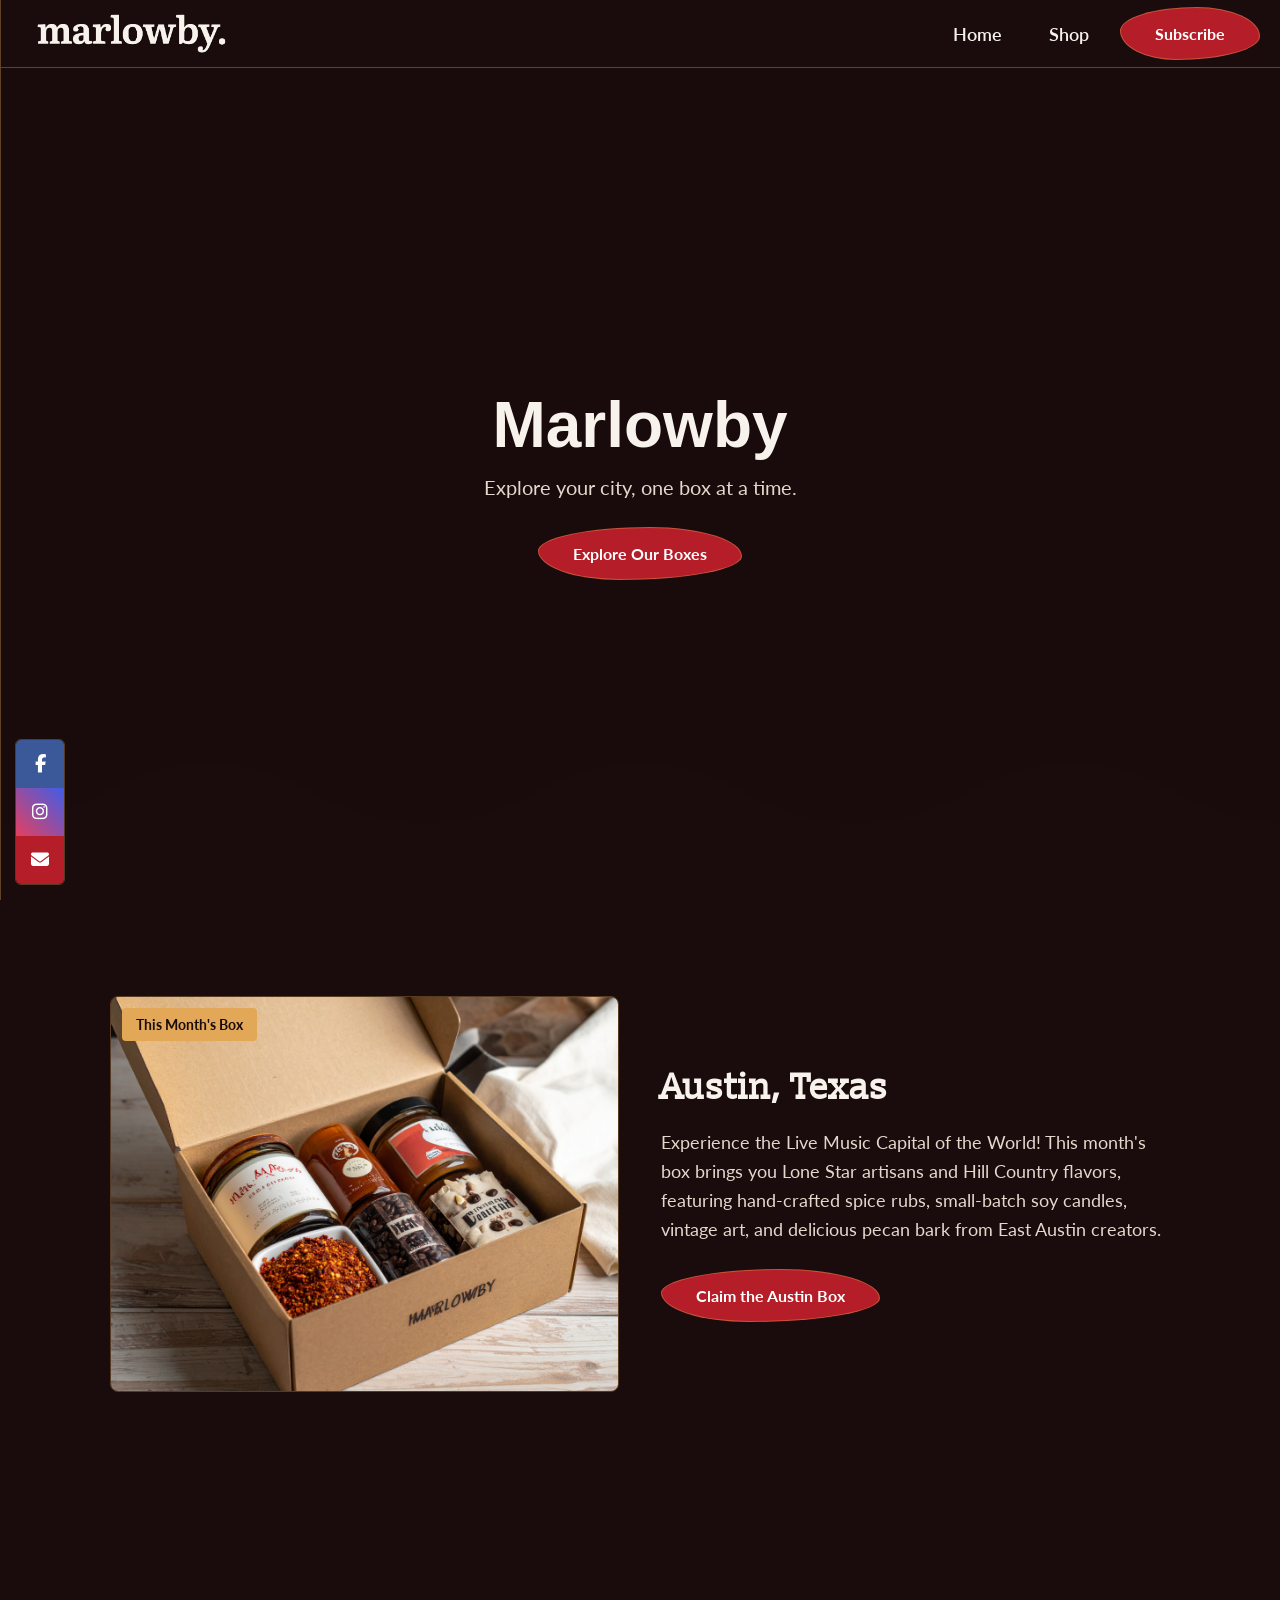
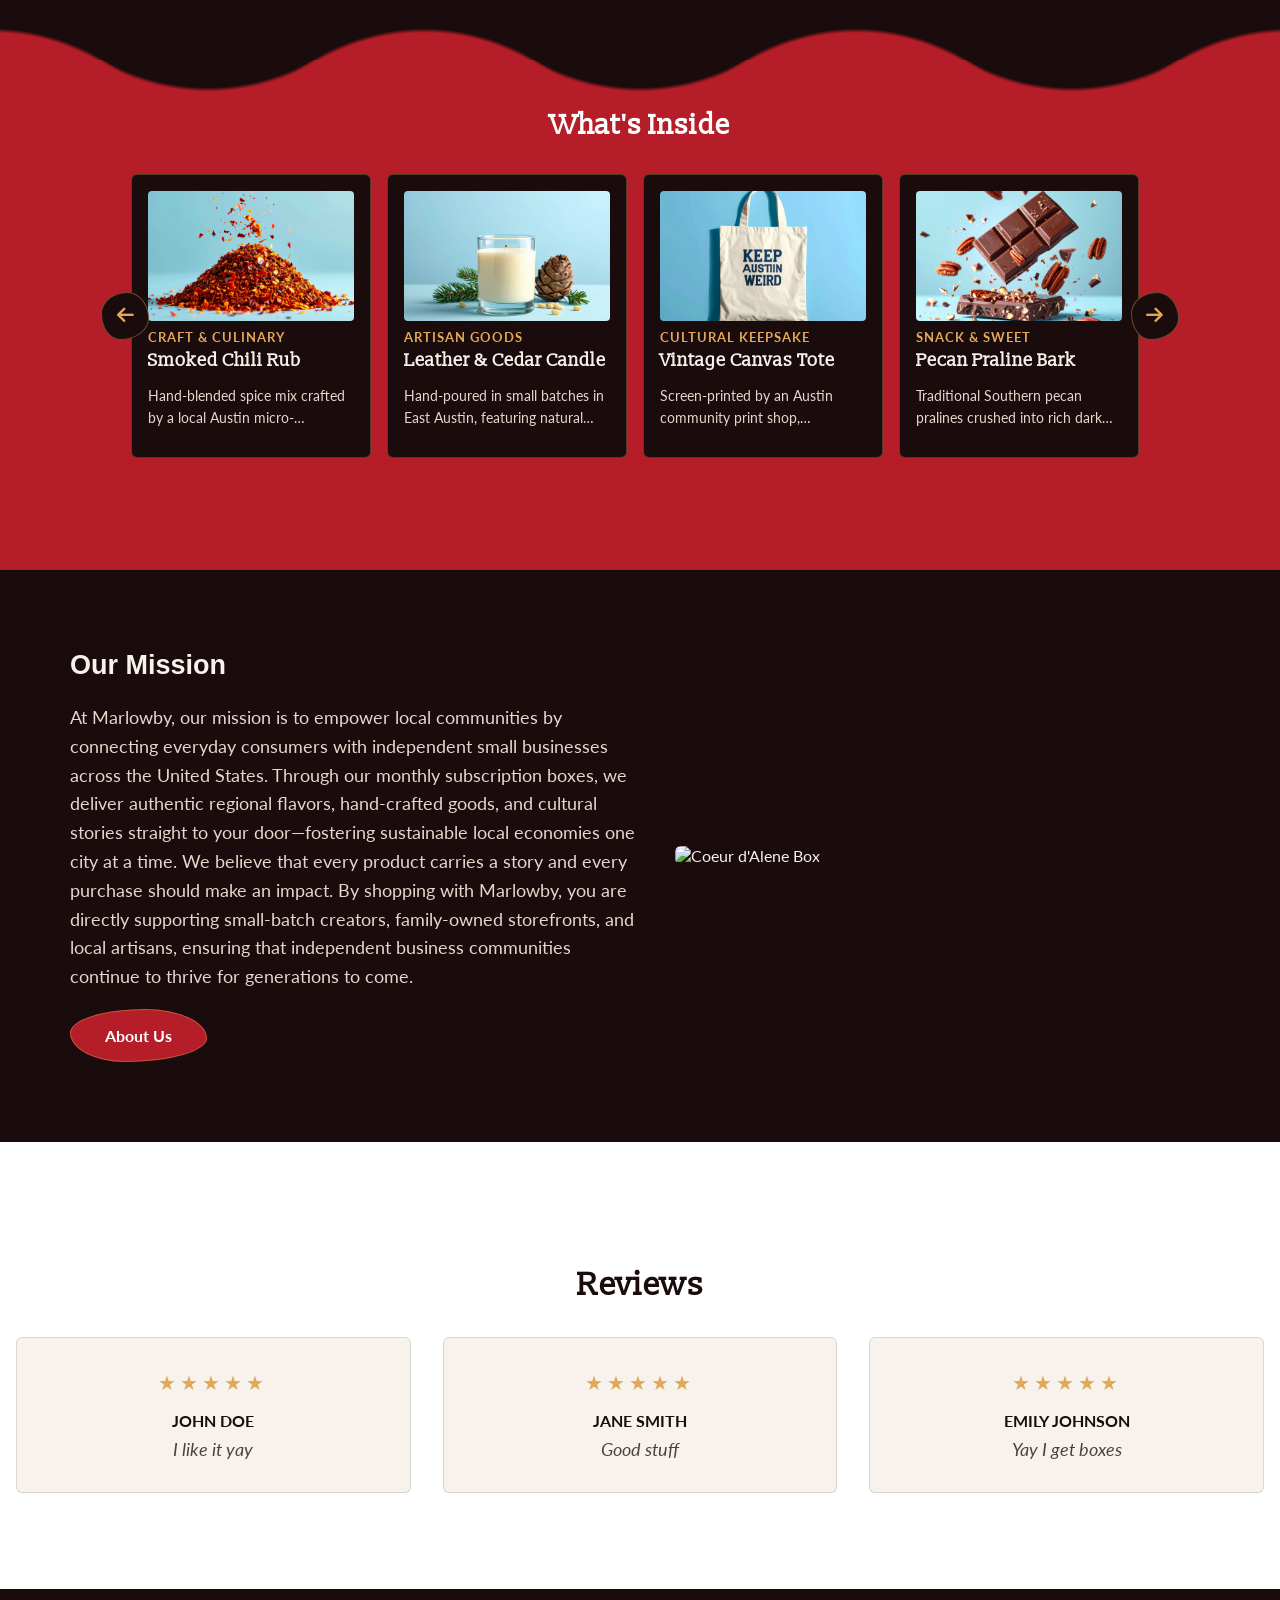
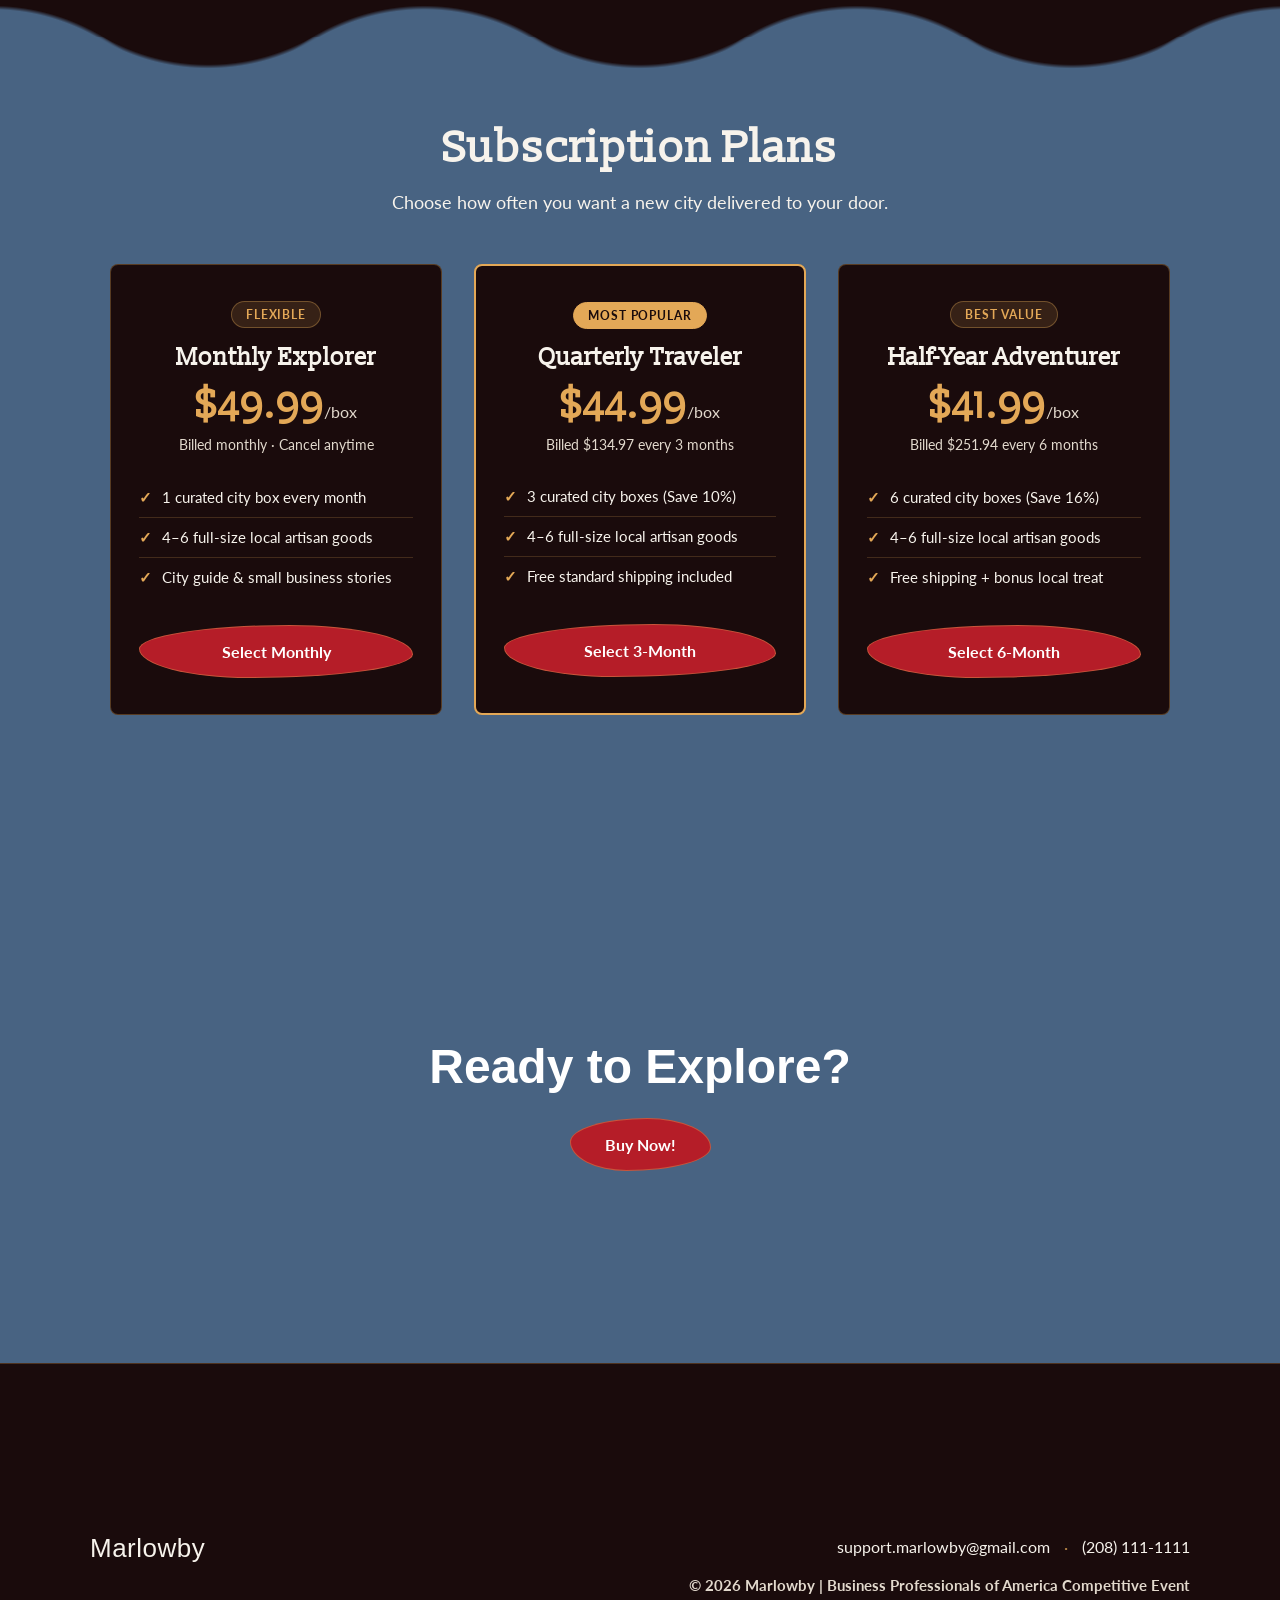
==== commit b2f25870: "Update index.html" ====
--- a/index.html
+++ b/index.html
@@ -200,7 +200,7 @@
   </section>
 
   <!-- Testimonials Section -->
-  <section class="testimonial-section box-top-wave">
+  <section class="testimonial-section">
     <div class="testimonial-container">
       <h2 class="testimonial-title">Reviews</h2>
 
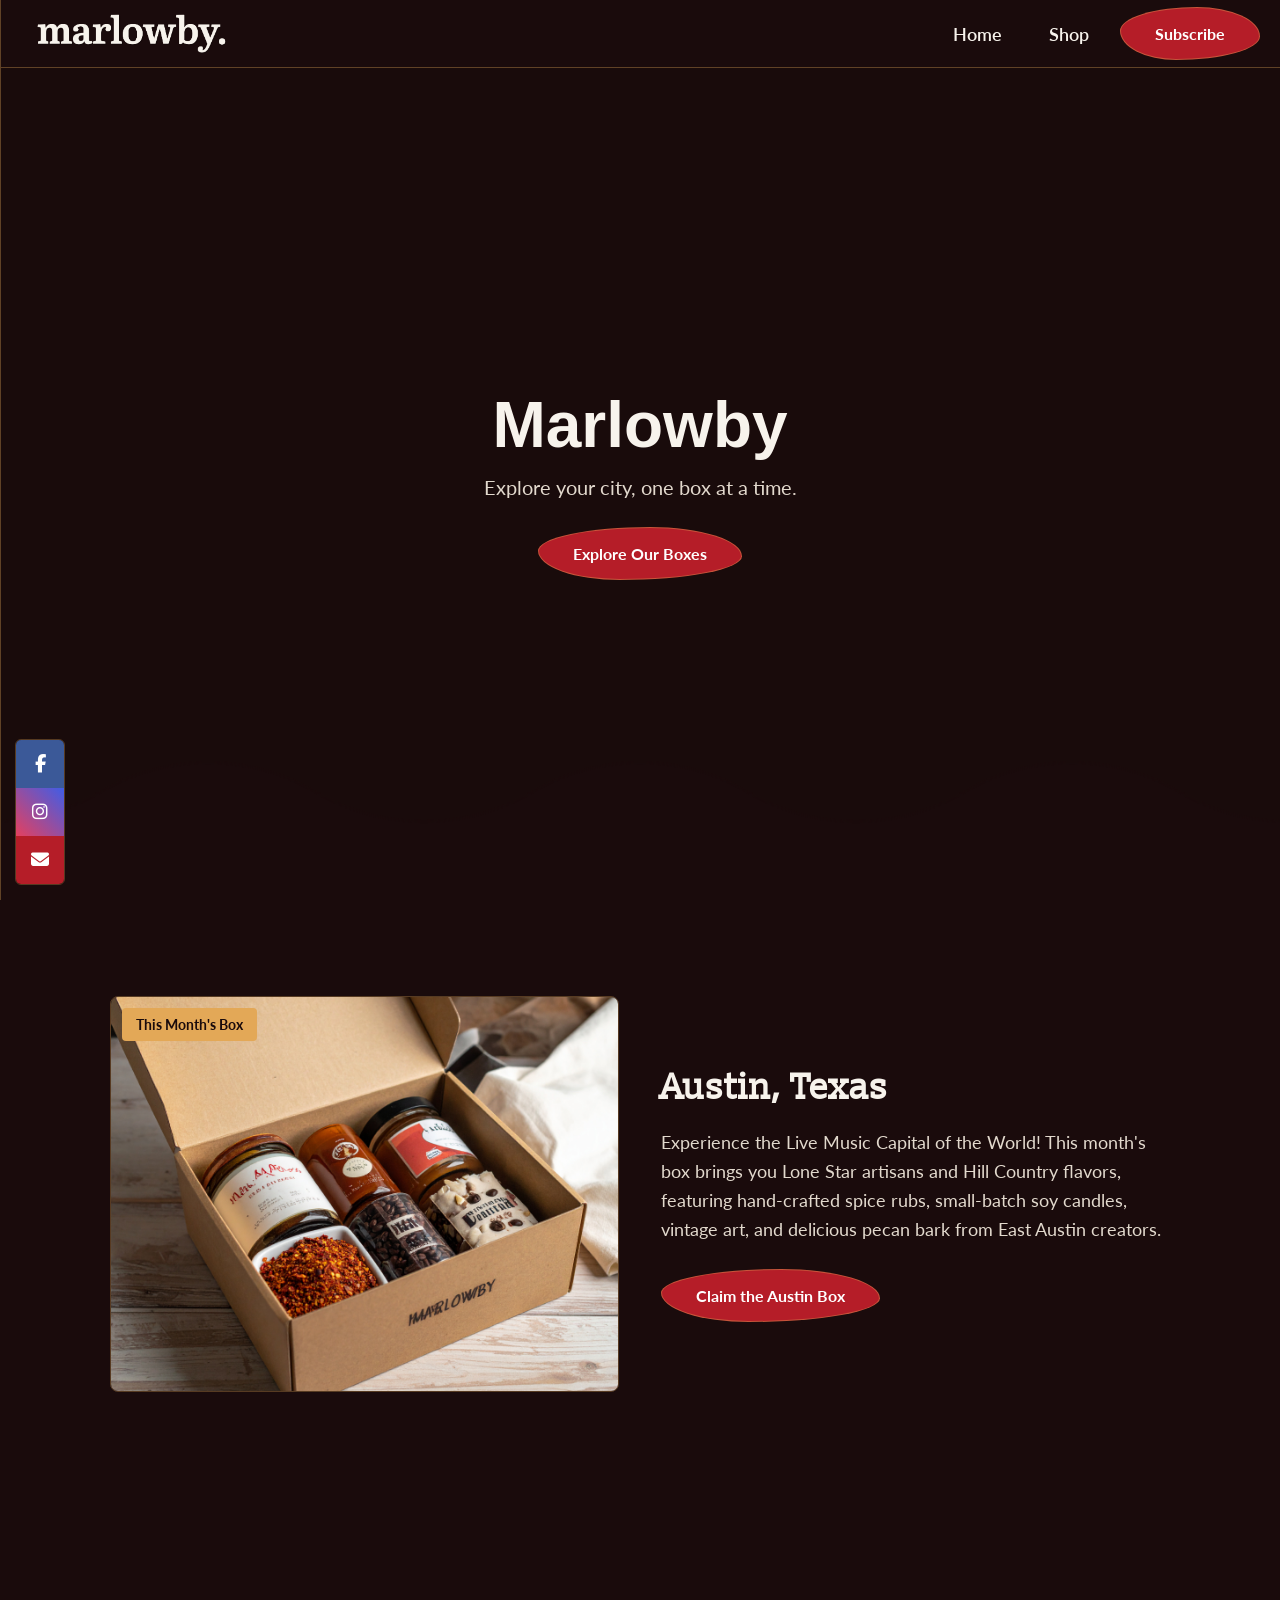
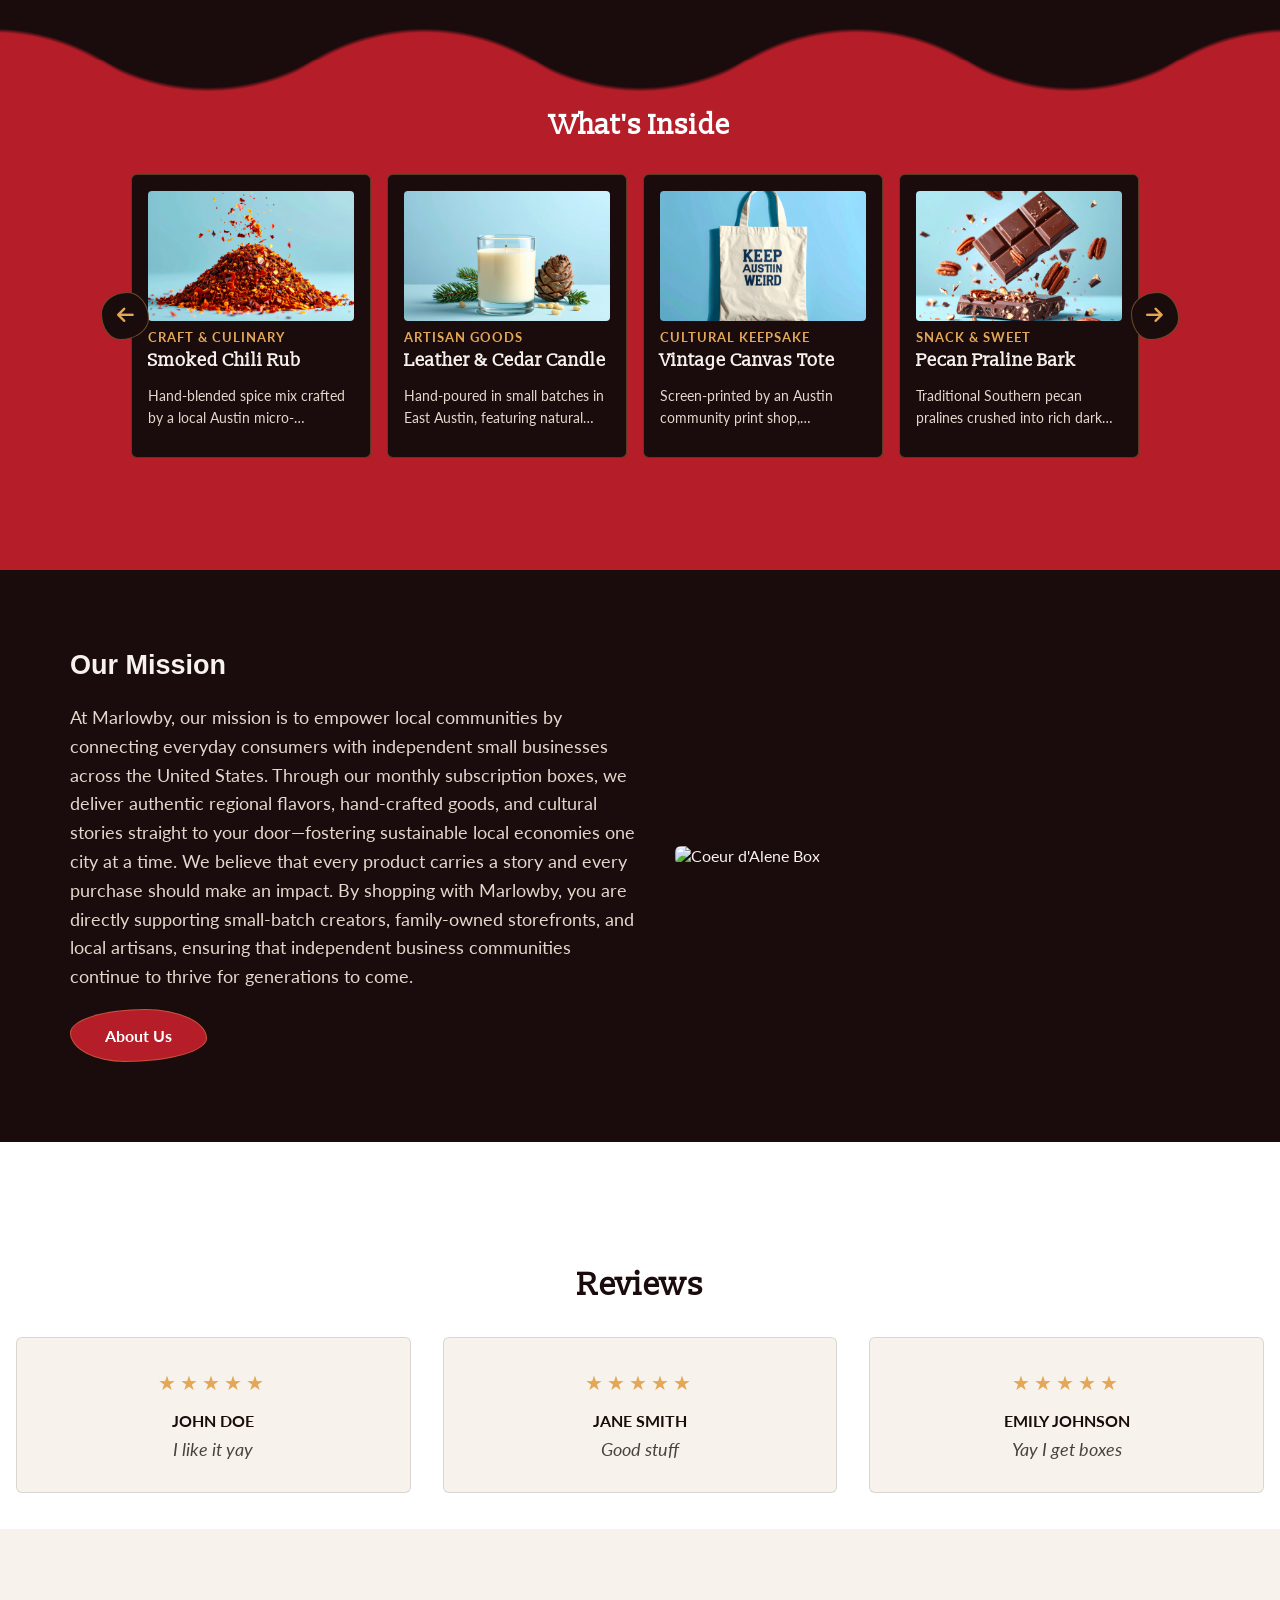
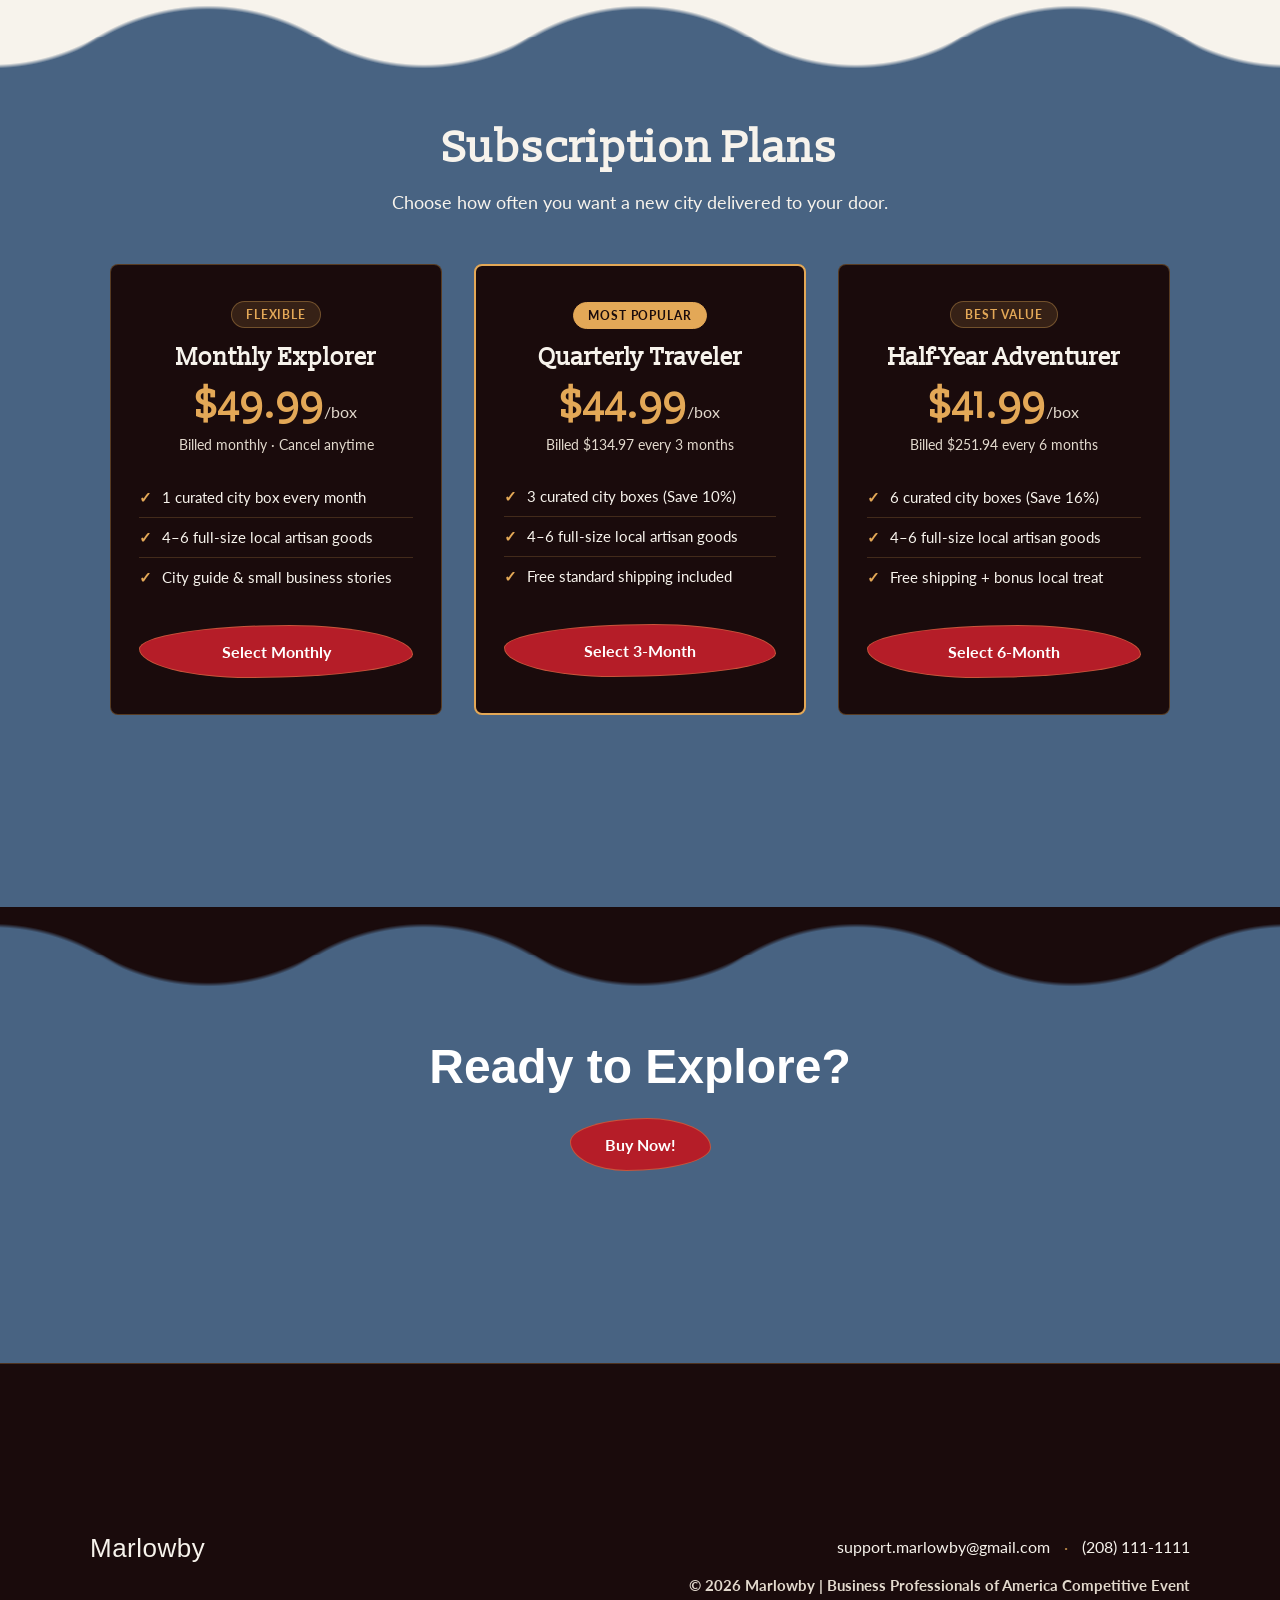
==== commit be4e9589: "Update index.html" ====
--- a/index.html
+++ b/index.html
@@ -227,7 +227,7 @@
   </section>
 
   <!-- Subscription Plans Section -->
-   <section id="subscriptions" class="subscription-section box-bottom-wave">
+   <section id="subscriptions" class="subscription-section">
     <div class="container text-center">
       <h2>Subscription Plans</h2>
       <p class="section-subtitle">Choose how often you want a new city delivered to your door.</p>
--- a/style.css
+++ b/style.css
@@ -352,24 +352,37 @@
 
 /* --- Subscription Plans Section --- */
 .subscription-section {
-  background-color: var(--accent-blue);
+  background-color: transparent;
   padding: 12rem 1rem;
   margin-top: -60px;
   position: relative;
   z-index: 4;
-
-  /* Dual Top & Bottom Wave Mask (Matches .cta-section) */
+}
+
+/* Cream (#f7f3ec) wave color sitting behind the cutout */
+.subscription-section::before {
+  content: "";
+  position: absolute;
+  inset: 0;
+  background-color: #f7f3ec;
+  z-index: -2;
+}
+
+/* Slate Blue section background with the top wave phase-shifted (inverted) */
+.subscription-section::after {
+  content: "";
+  position: absolute;
+  inset: 0;
+  background-color: var(--accent-blue);
+  z-index: -1;
+
+  /* Swapped the 50% and calc(50% - 216px) positions to invert the wave */
   mask:
-    radial-gradient(213.01px at 50% calc(100% - 291.6px), #000 99%, #0000 101%) calc(50% - 216px) 0/432px 100%,
-    radial-gradient(213.01px at 50% calc(100% + 183.6px), #0000 99%, #000 101%) 50% calc(100% - 108px)/432px 100% repeat-x,
-    radial-gradient(213.01px at 50% 291.6px, #000 99%, #0000 101%) calc(50% - 216px) 0/432px 100%,
-    radial-gradient(213.01px at 50% -183.6px, #0000 99%, #000 101%) 50% 108px/432px 100% repeat-x;
-
+    radial-gradient(213.01px at 50% 291.6px, #000 99%, #0000 101%) 50% 0/432px 100%,
+    radial-gradient(213.01px at 50% -183.6px, #0000 99%, #000 101%) calc(50% - 216px) 108px/432px 100% repeat-x;
   -webkit-mask:
-    radial-gradient(213.01px at 50% calc(100% - 291.6px), #000 99%, #0000 101%) calc(50% - 216px) 0/432px 100%,
-    radial-gradient(213.01px at 50% calc(100% + 183.6px), #0000 99%, #000 101%) 50% calc(100% - 108px)/432px 100% repeat-x,
-    radial-gradient(213.01px at 50% 291.6px, #000 99%, #0000 101%) calc(50% - 216px) 0/432px 100%,
-    radial-gradient(213.01px at 50% -183.6px, #0000 99%, #000 101%) 50% 108px/432px 100% repeat-x;
+    radial-gradient(213.01px at 50% 291.6px, #000 99%, #0000 101%) 50% 0/432px 100%,
+    radial-gradient(213.01px at 50% -183.6px, #0000 99%, #000 101%) calc(50% - 216px) 108px/432px 100% repeat-x;
 }
 
 .subscription-section h2 {
@@ -1056,16 +1069,12 @@
   margin-top: -60px;
   
   mask:
-    radial-gradient(213.01px at 50% calc(100% - 291.6px), #000 99%, #0000 101%) calc(50% - 216px) 0/432px 100%,
-    radial-gradient(213.01px at 50% calc(100% + 183.6px), #0000 99%, #000 101%) 50% calc(100% - 108px)/432px 100% repeat-x,
     radial-gradient(213.01px at 50% 291.6px, #000 99%, #0000 101%) calc(50% - 216px) 0/432px 100%,
     radial-gradient(213.01px at 50% -183.6px, #0000 99%, #000 101%) 50% 108px/432px 100% repeat-x;
-  
   -webkit-mask:
-    radial-gradient(213.01px at 50% calc(100% - 291.6px), #000 99%, #0000 101%) calc(50% - 216px) 0/432px 100%,
-    radial-gradient(213.01px at 50% calc(100% + 183.6px), #0000 99%, #000 101%) 50% calc(100% - 108px)/432px 100% repeat-x,
     radial-gradient(213.01px at 50% 291.6px, #000 99%, #0000 101%) calc(50% - 216px) 0/432px 100%,
     radial-gradient(213.01px at 50% -183.6px, #0000 99%, #000 101%) 50% 108px/432px 100% repeat-x;
+  z-index: 4;
 }
 
 .cta-section h1 {
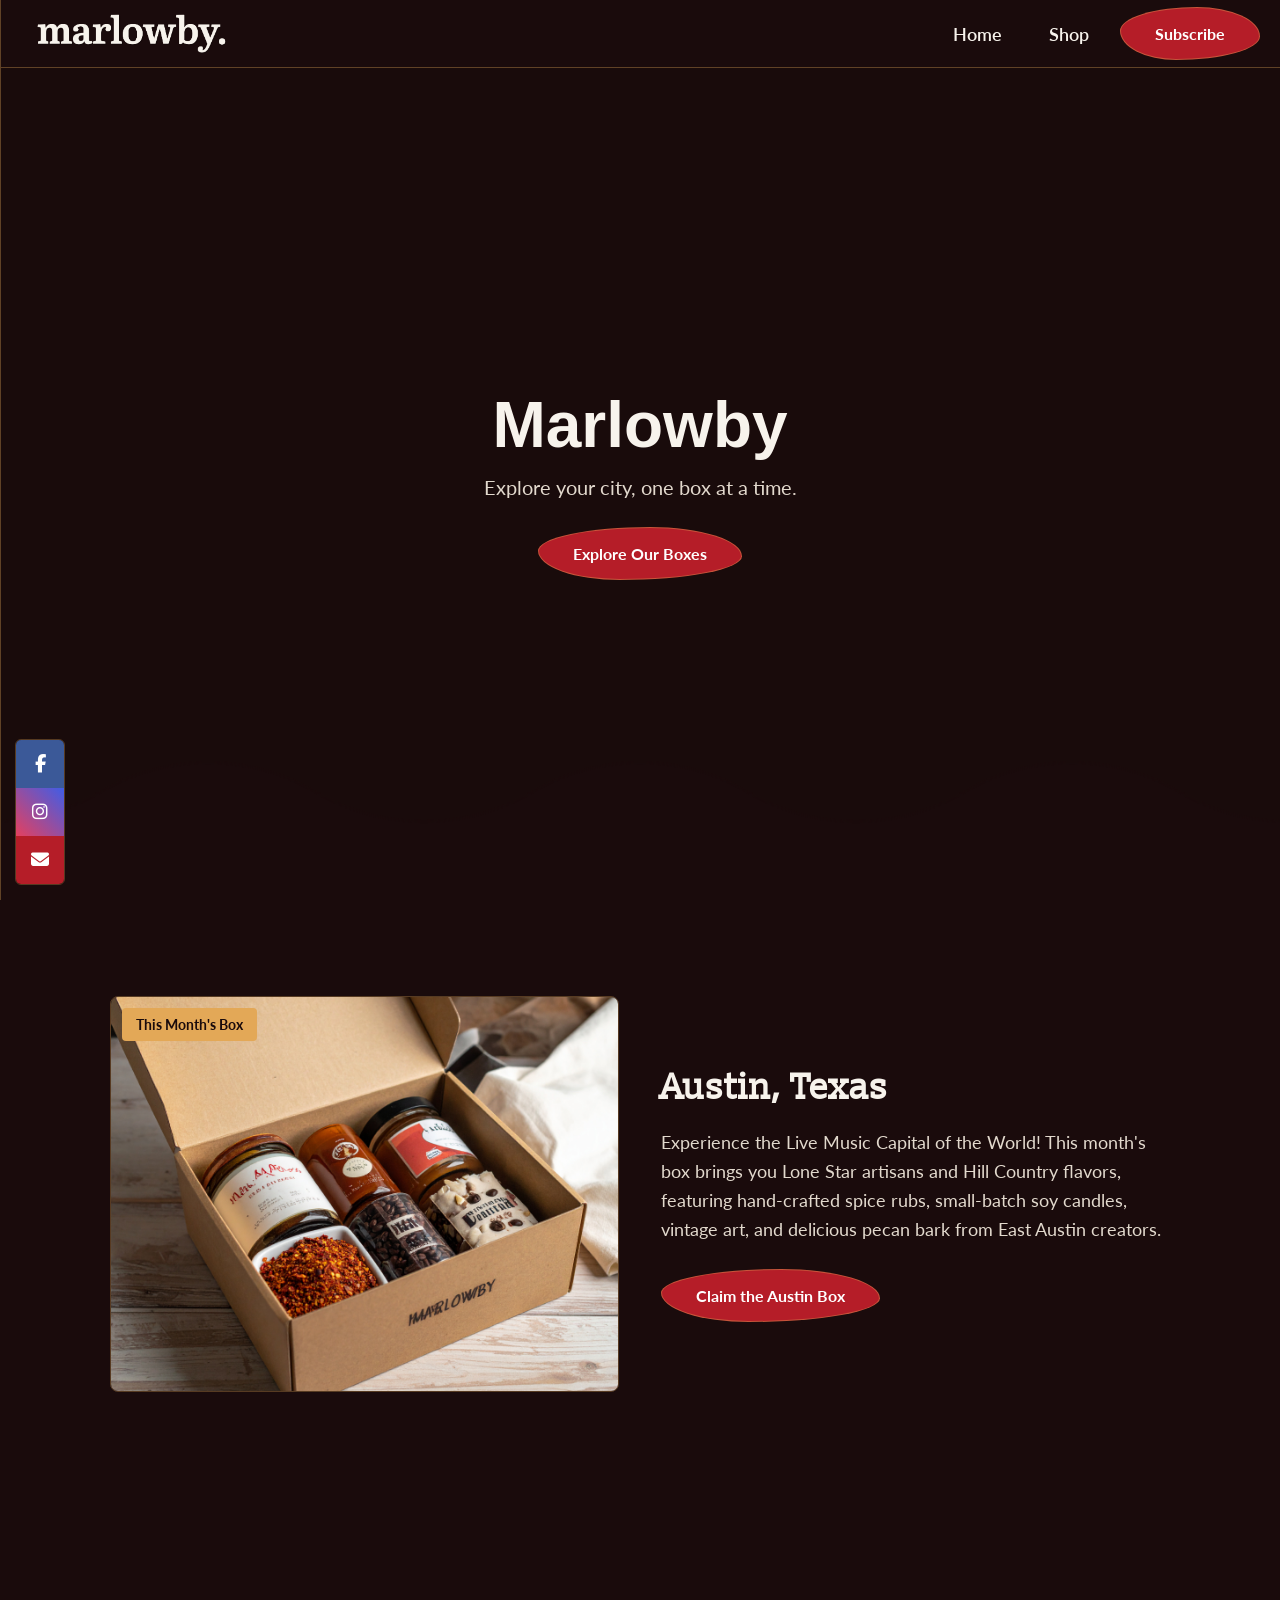
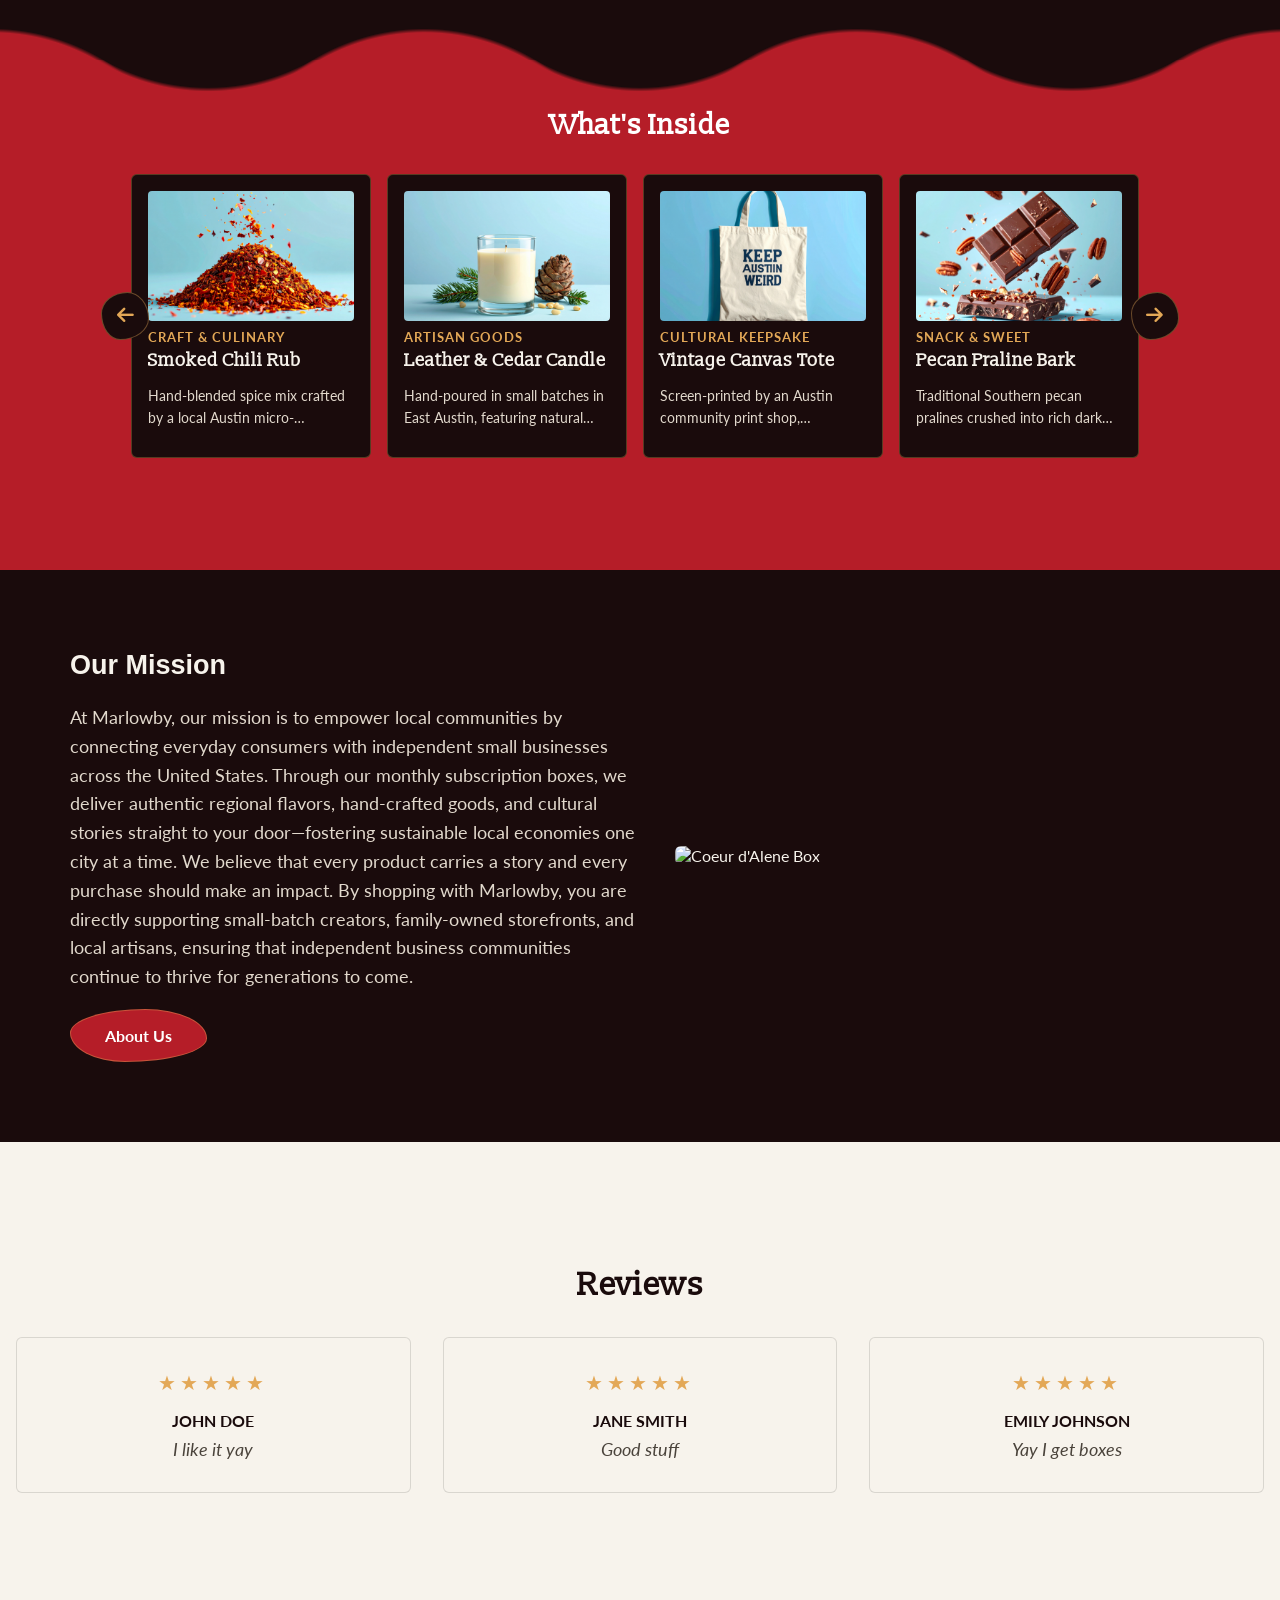
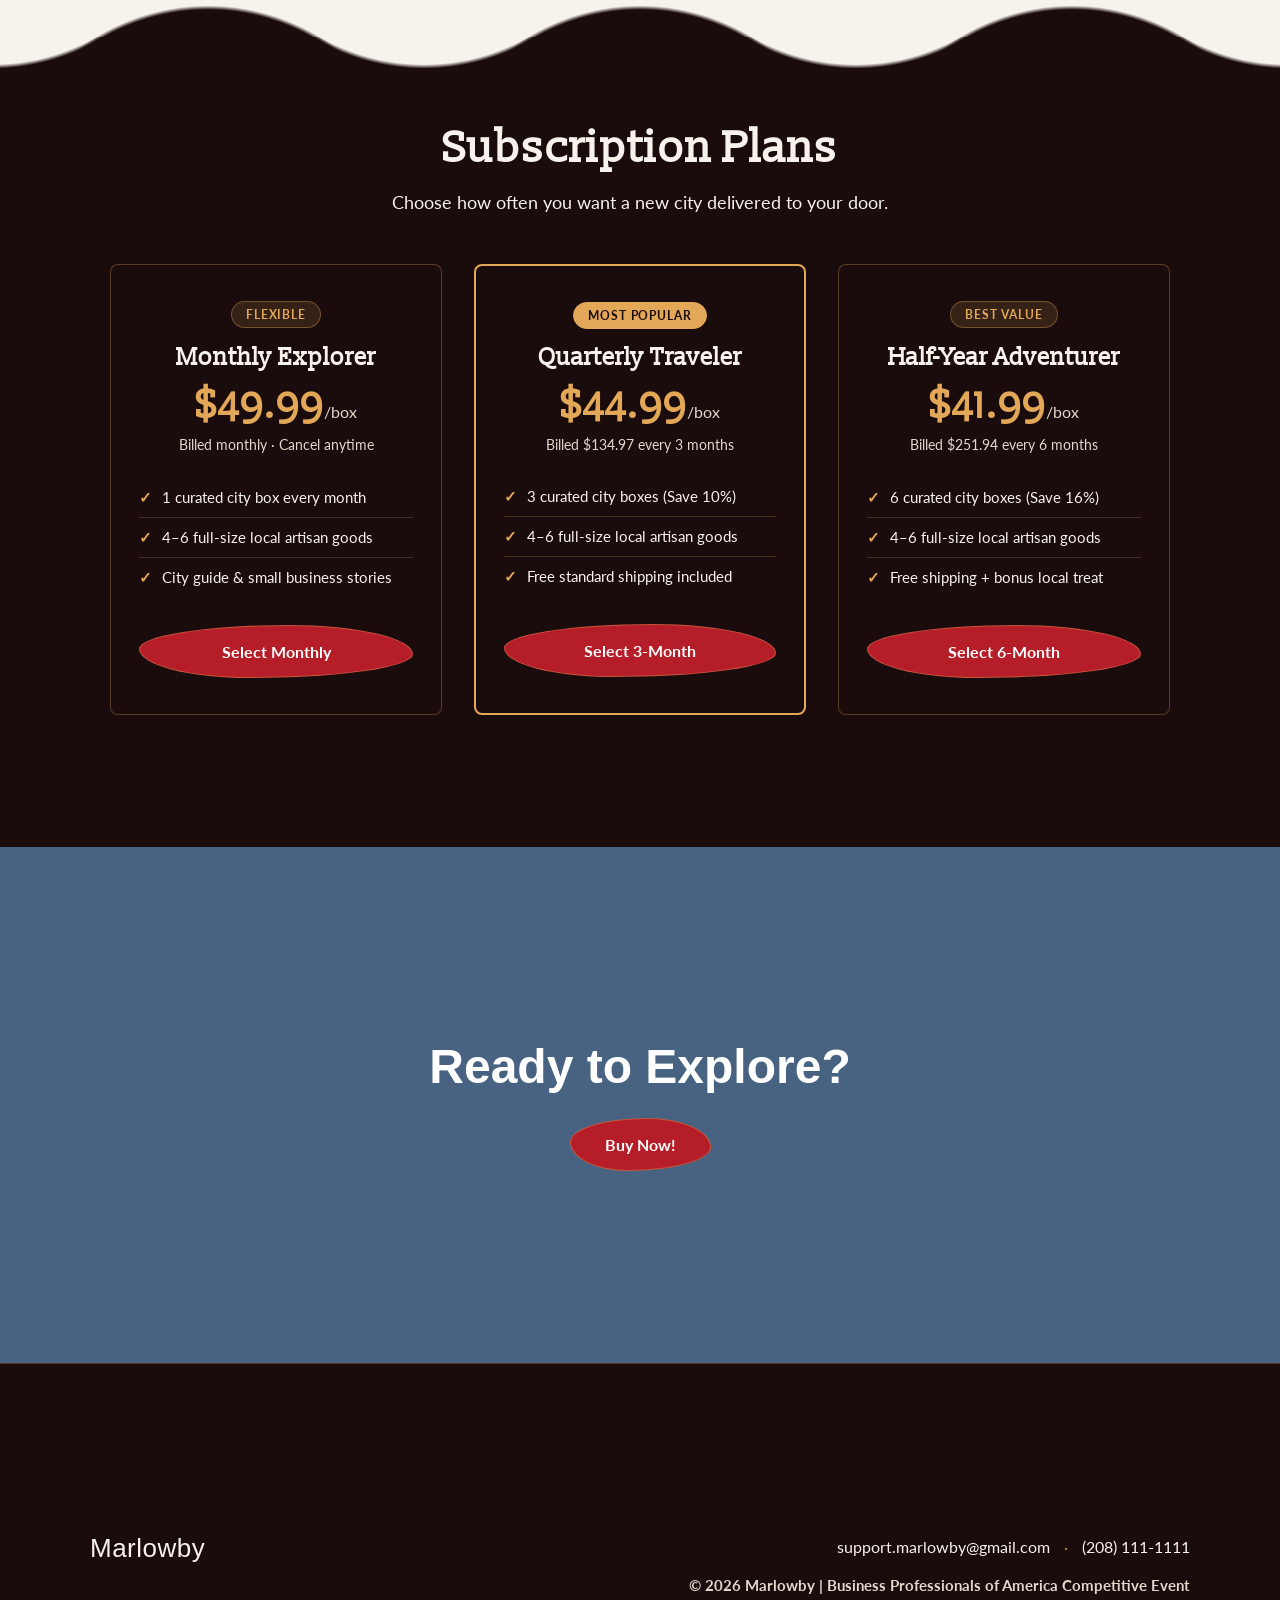
==== commit 06d761a2: "Update index.html" ====
--- a/index.html
+++ b/index.html
@@ -290,7 +290,6 @@
     </div>
   </section>
 
-  <!-- Original Dark Footer Section -->
   <footer class="site-footer">
     <div class="footer-container">
       <div class="footer-left">
--- a/style.css
+++ b/style.css
@@ -368,15 +368,14 @@
   z-index: -2;
 }
 
-/* Slate Blue section background with the top wave phase-shifted (inverted) */
+/* Dark Brown/Oxblood (--bg-primary) section background with the top wave */
 .subscription-section::after {
   content: "";
   position: absolute;
   inset: 0;
-  background-color: var(--accent-blue);
+  background-color: var(--bg-primary);
   z-index: -1;
 
-  /* Swapped the 50% and calc(50% - 216px) positions to invert the wave */
   mask:
     radial-gradient(213.01px at 50% 291.6px, #000 99%, #0000 101%) 50% 0/432px 100%,
     radial-gradient(213.01px at 50% -183.6px, #0000 99%, #000 101%) calc(50% - 216px) 108px/432px 100% repeat-x;
@@ -397,6 +396,10 @@
   font-size: 1.125rem;
   line-height: 1.6;
   color: var(--text-main);
+}
+
+.subscription-grid {
+  align-items: stretch;
 }
 
 .plan-card {
@@ -1006,7 +1009,7 @@
 
 /* --- Testimonials --- */
 .testimonial-section {
-  background-color: #ffffff;
+  background-color: var(--text-main);
   padding: 6rem 1rem 12rem;
 }
 
@@ -1067,14 +1070,18 @@
   position: relative;
   z-index: 4;
   margin-top: -60px;
-  
-  mask:
+
+ mask:
+    radial-gradient(213.01px at 50% calc(100% - 291.6px), #000 99%, #0000 101%) calc(50% - 216px) 0/432px 100%,
+    radial-gradient(213.01px at 50% calc(100% + 183.6px), #0000 99%, #000 101%) 50% calc(100% - 108px)/432px 100% repeat-x,
     radial-gradient(213.01px at 50% 291.6px, #000 99%, #0000 101%) calc(50% - 216px) 0/432px 100%,
     radial-gradient(213.01px at 50% -183.6px, #0000 99%, #000 101%) 50% 108px/432px 100% repeat-x;
+
   -webkit-mask:
+    radial-gradient(213.01px at 50% calc(100% - 291.6px), #000 99%, #0000 101%) calc(50% - 216px) 0/432px 100%,
+    radial-gradient(213.01px at 50% calc(100% + 183.6px), #0000 99%, #000 101%) 50% calc(100% - 108px)/432px 100% repeat-x,
     radial-gradient(213.01px at 50% 291.6px, #000 99%, #0000 101%) calc(50% - 216px) 0/432px 100%,
     radial-gradient(213.01px at 50% -183.6px, #0000 99%, #000 101%) 50% 108px/432px 100% repeat-x;
-  z-index: 4;
 }
 
 .cta-section h1 {
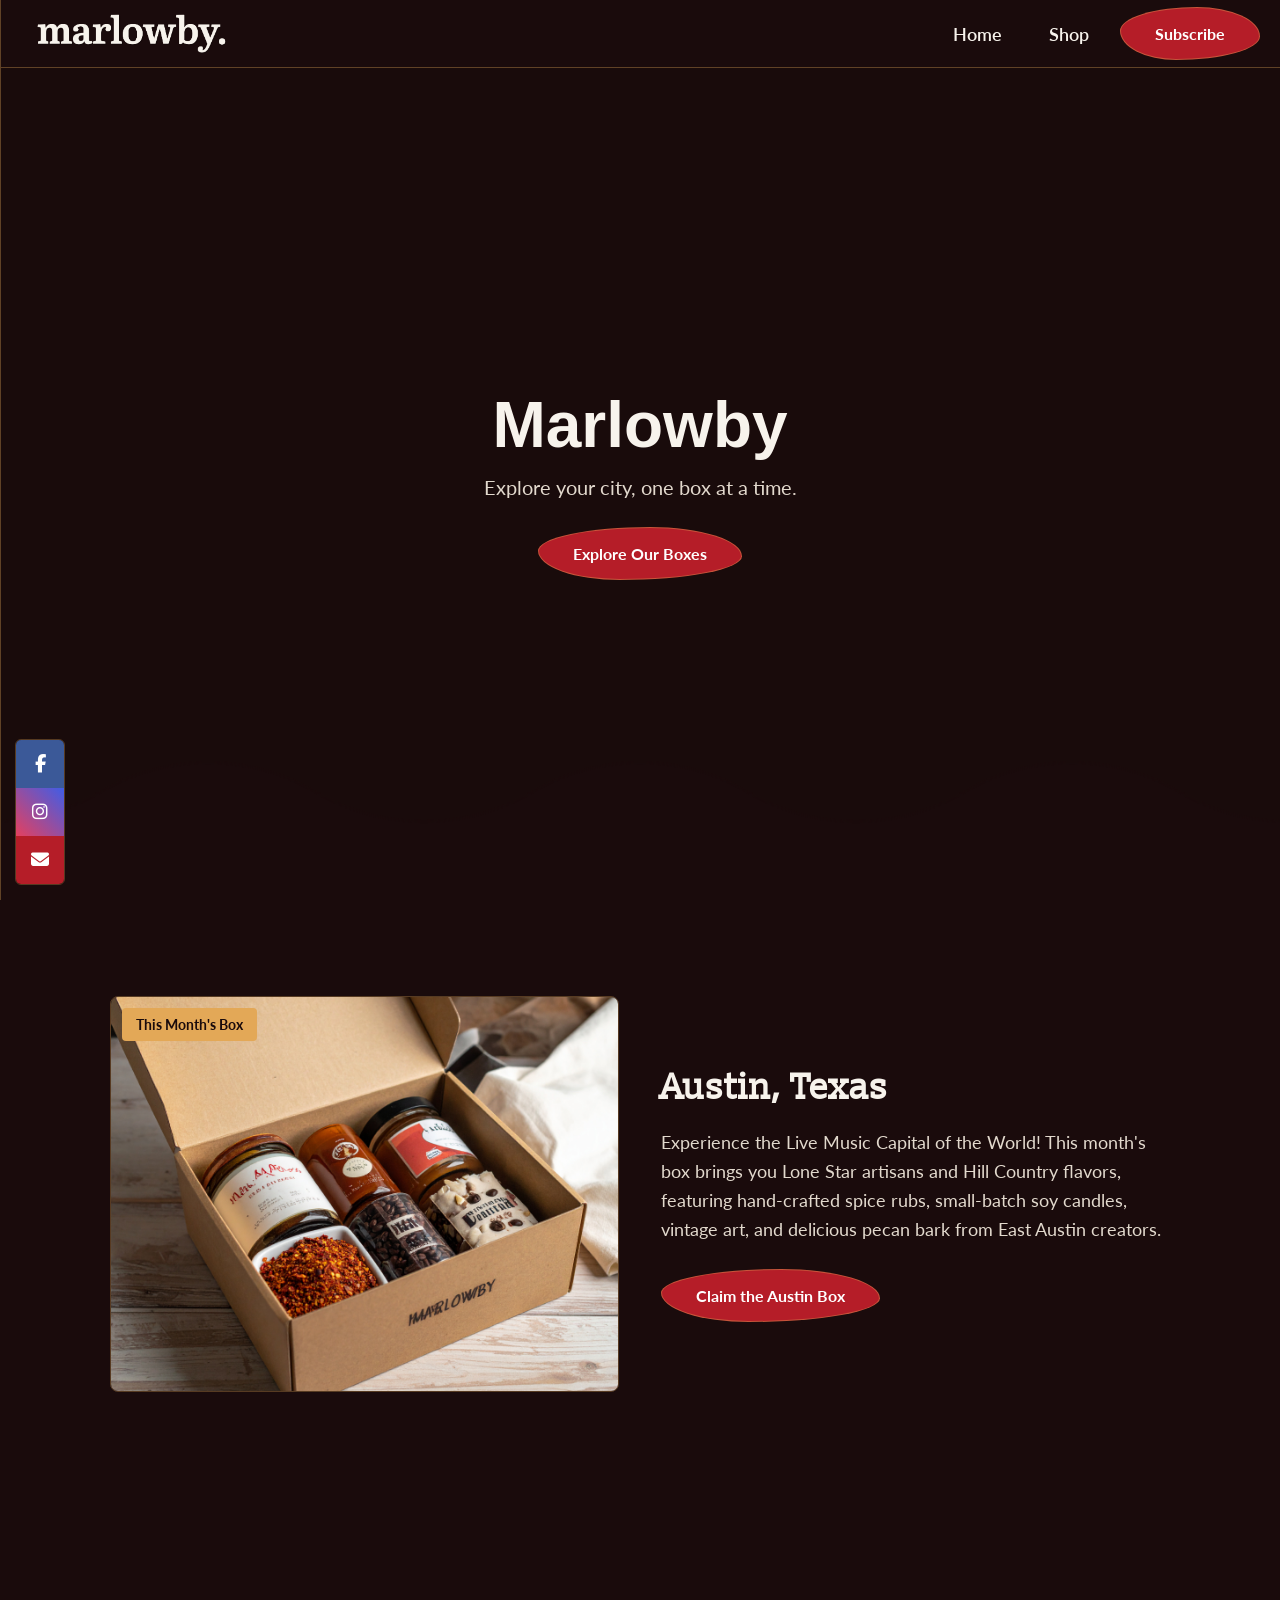
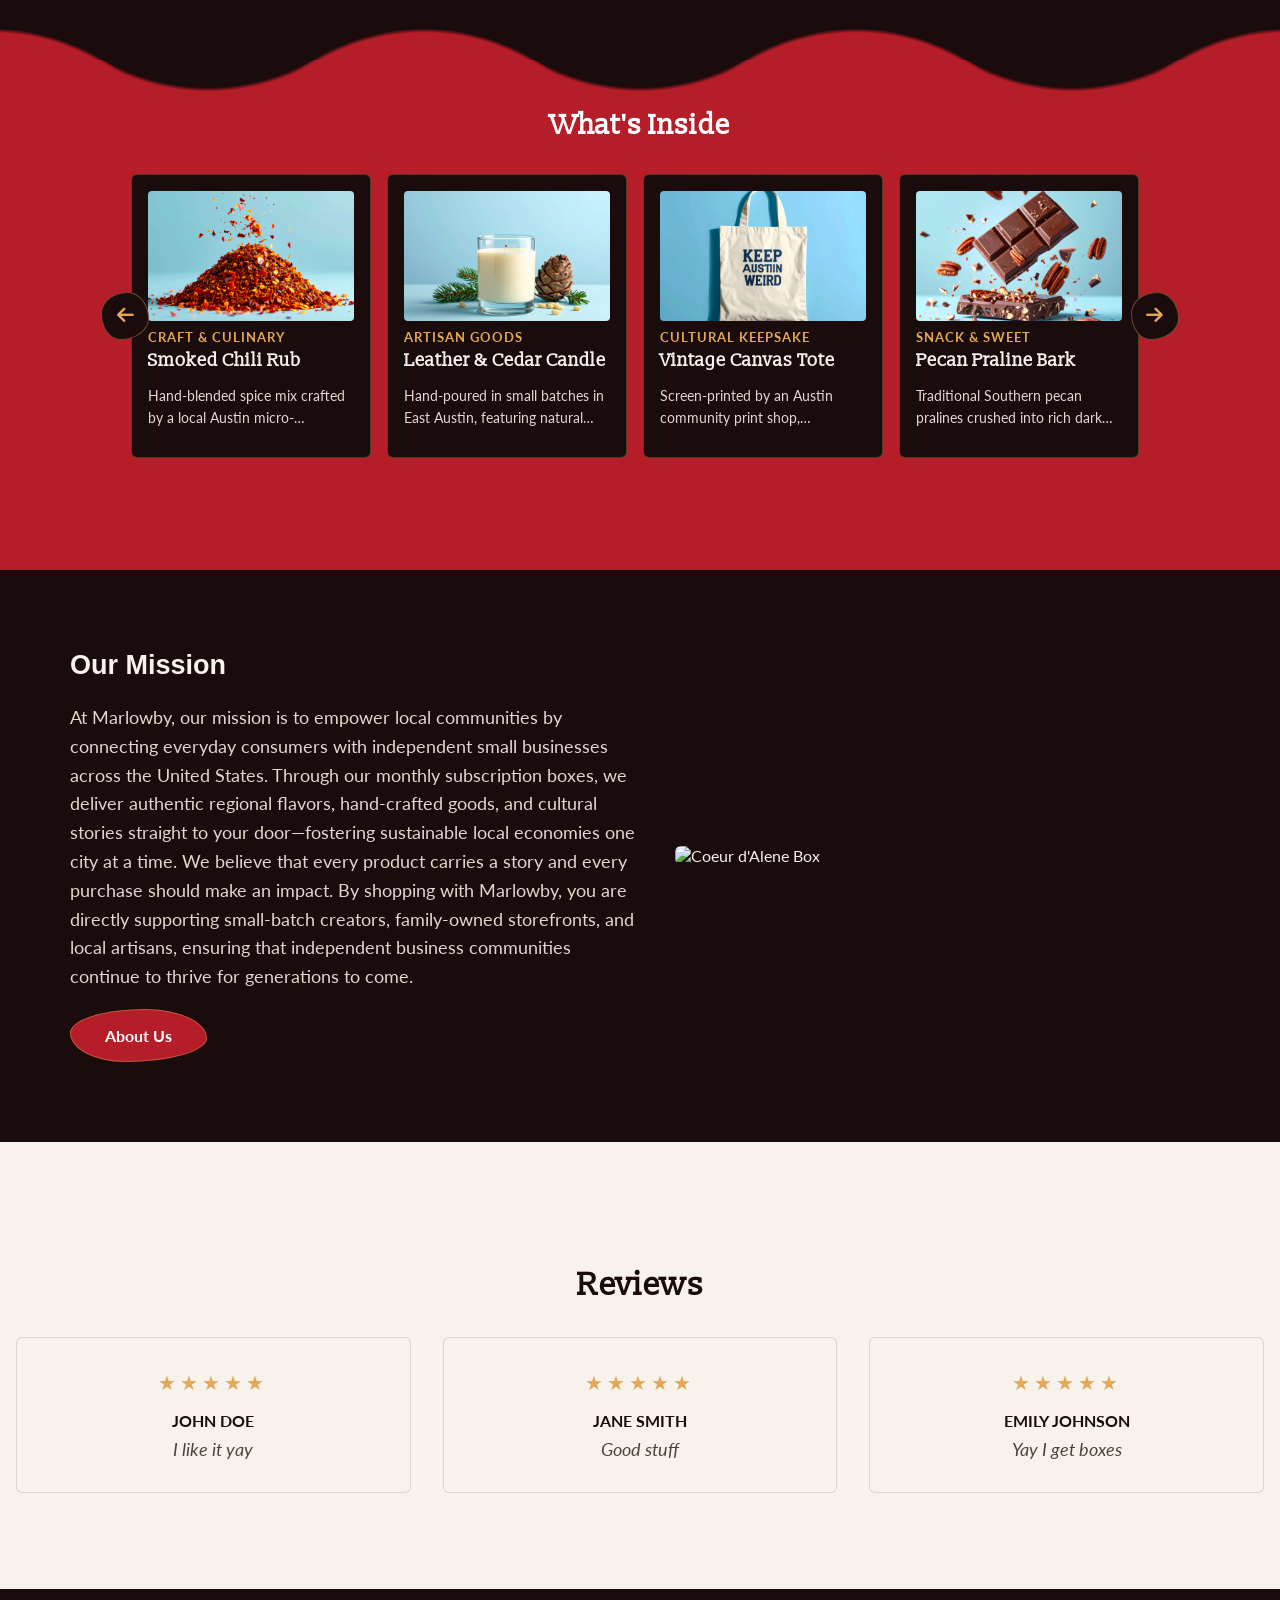
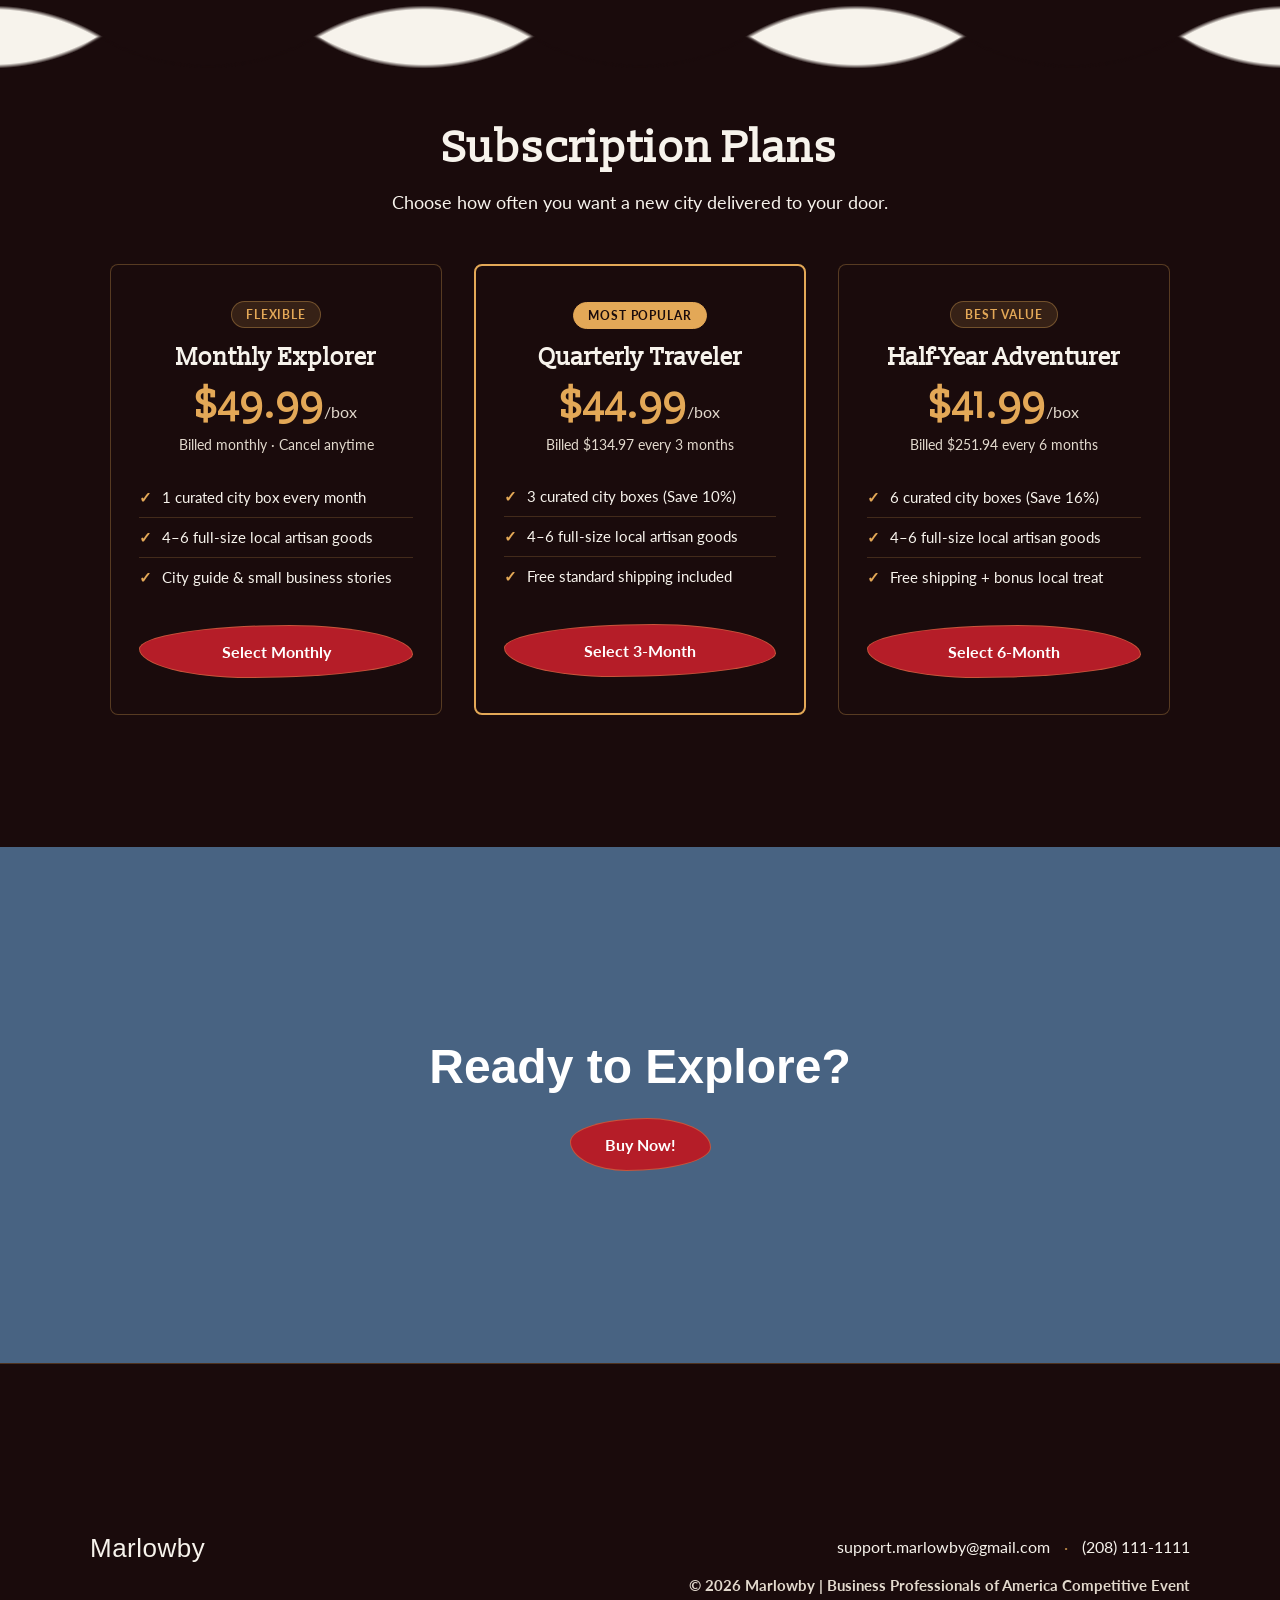
==== commit 68cd550e: "Update index.html" ====
--- a/index.html
+++ b/index.html
@@ -227,7 +227,7 @@
   </section>
 
   <!-- Subscription Plans Section -->
-   <section id="subscriptions" class="subscription-section">
+   <section id="subscriptions" class="subscription-section box-bottom-wave">
     <div class="container text-center">
       <h2>Subscription Plans</h2>
       <p class="section-subtitle">Choose how often you want a new city delivered to your door.</p>
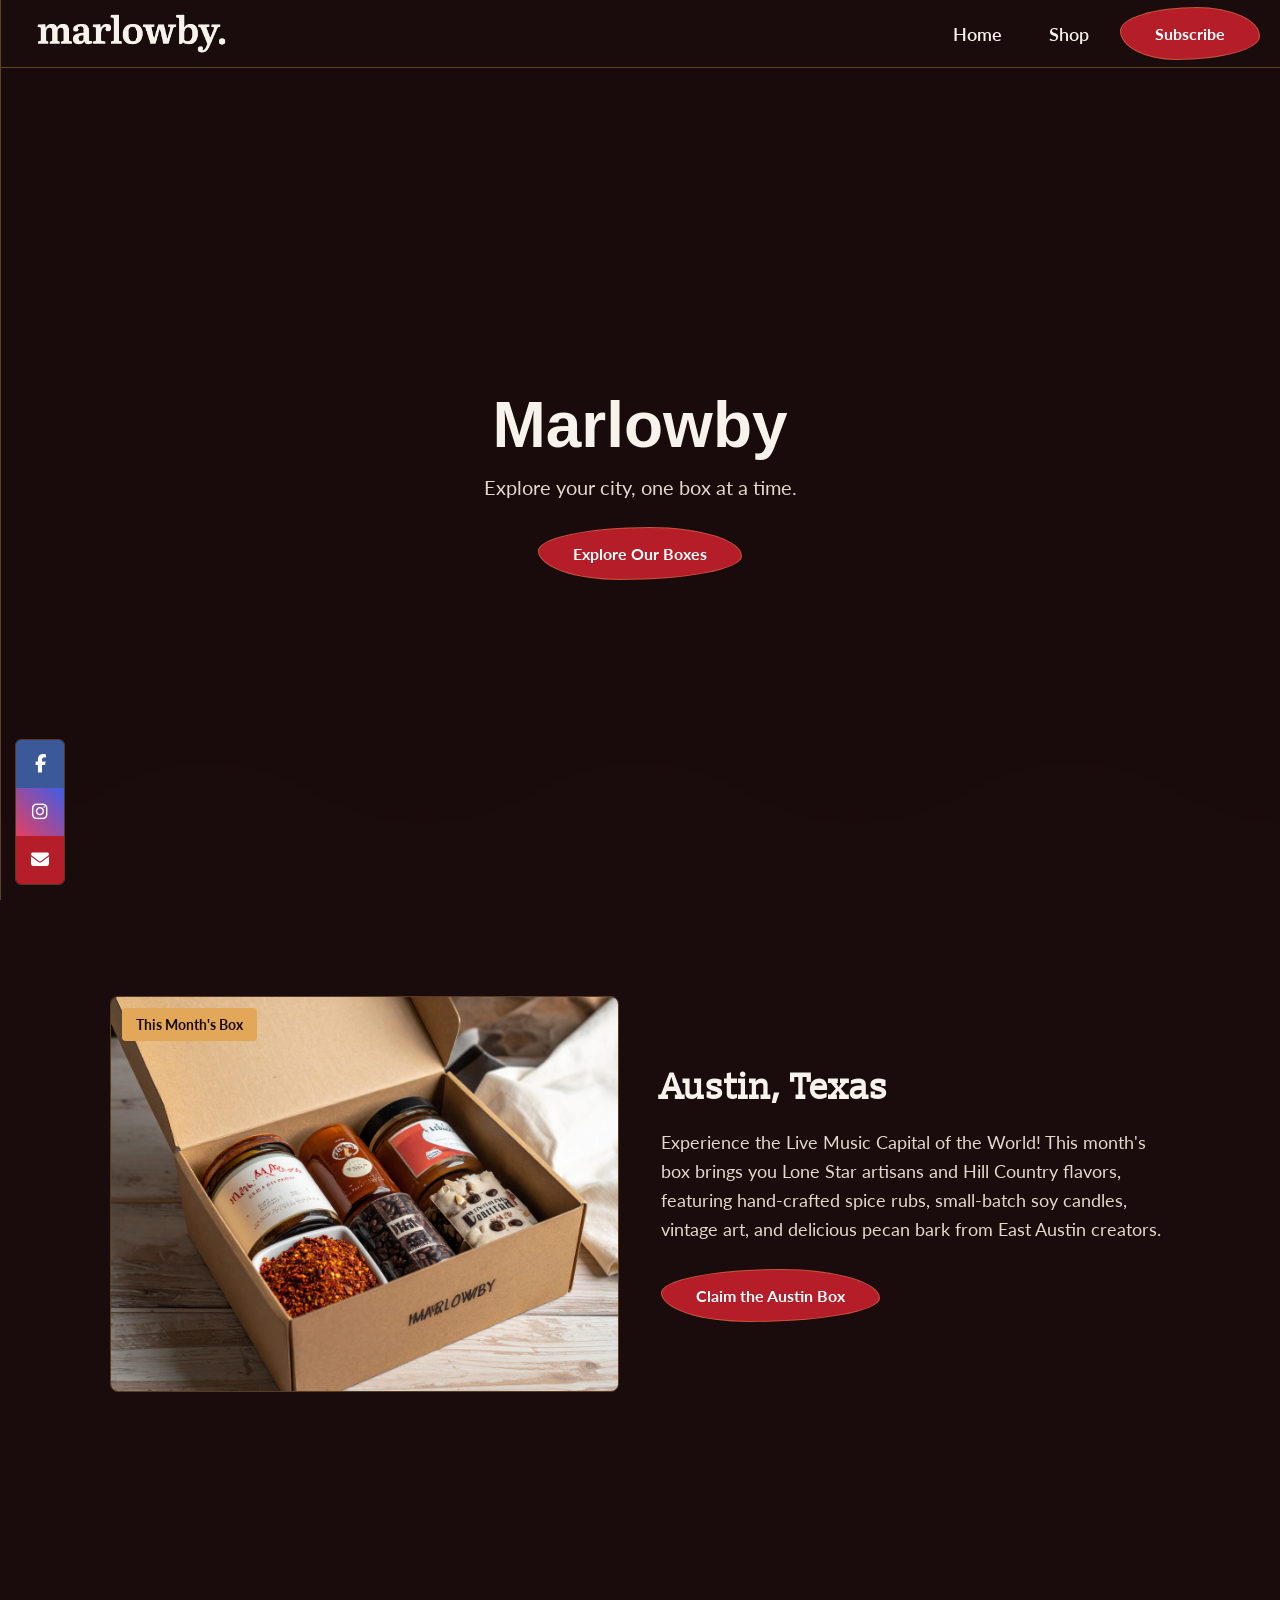
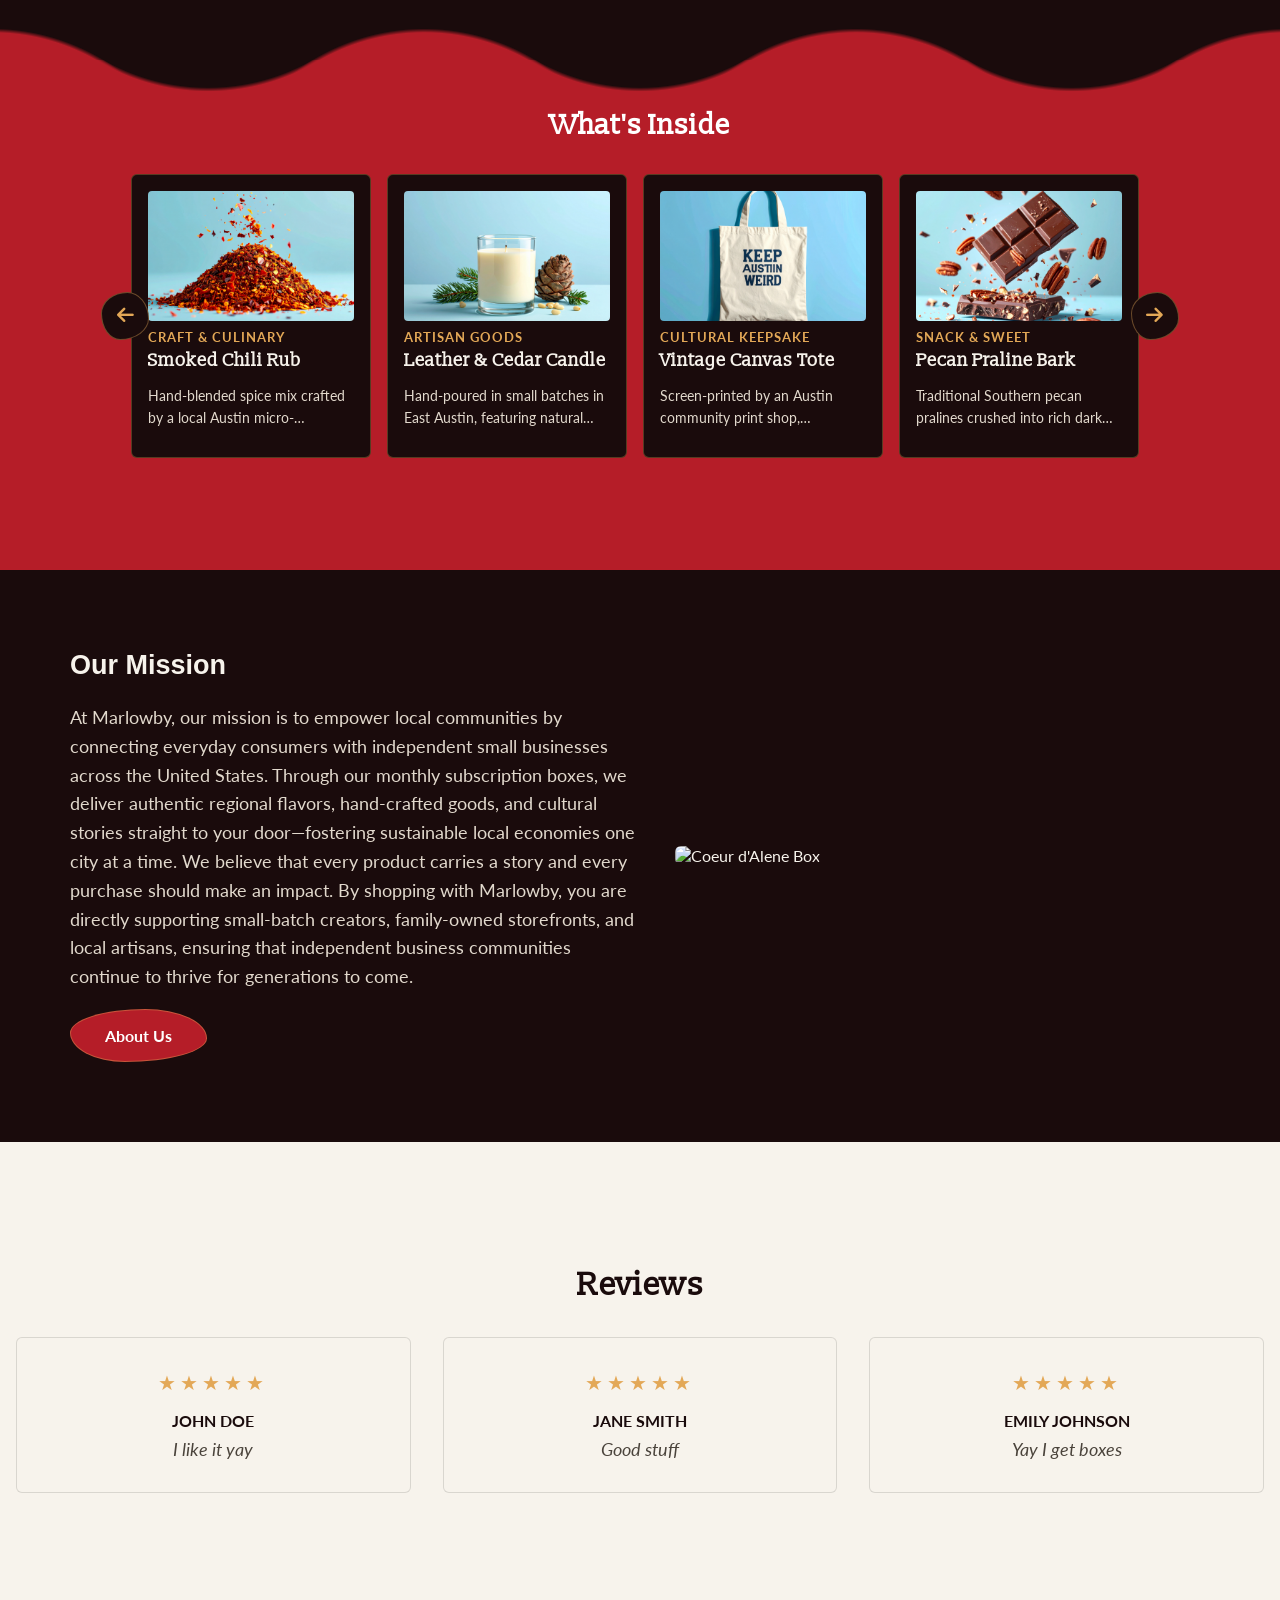
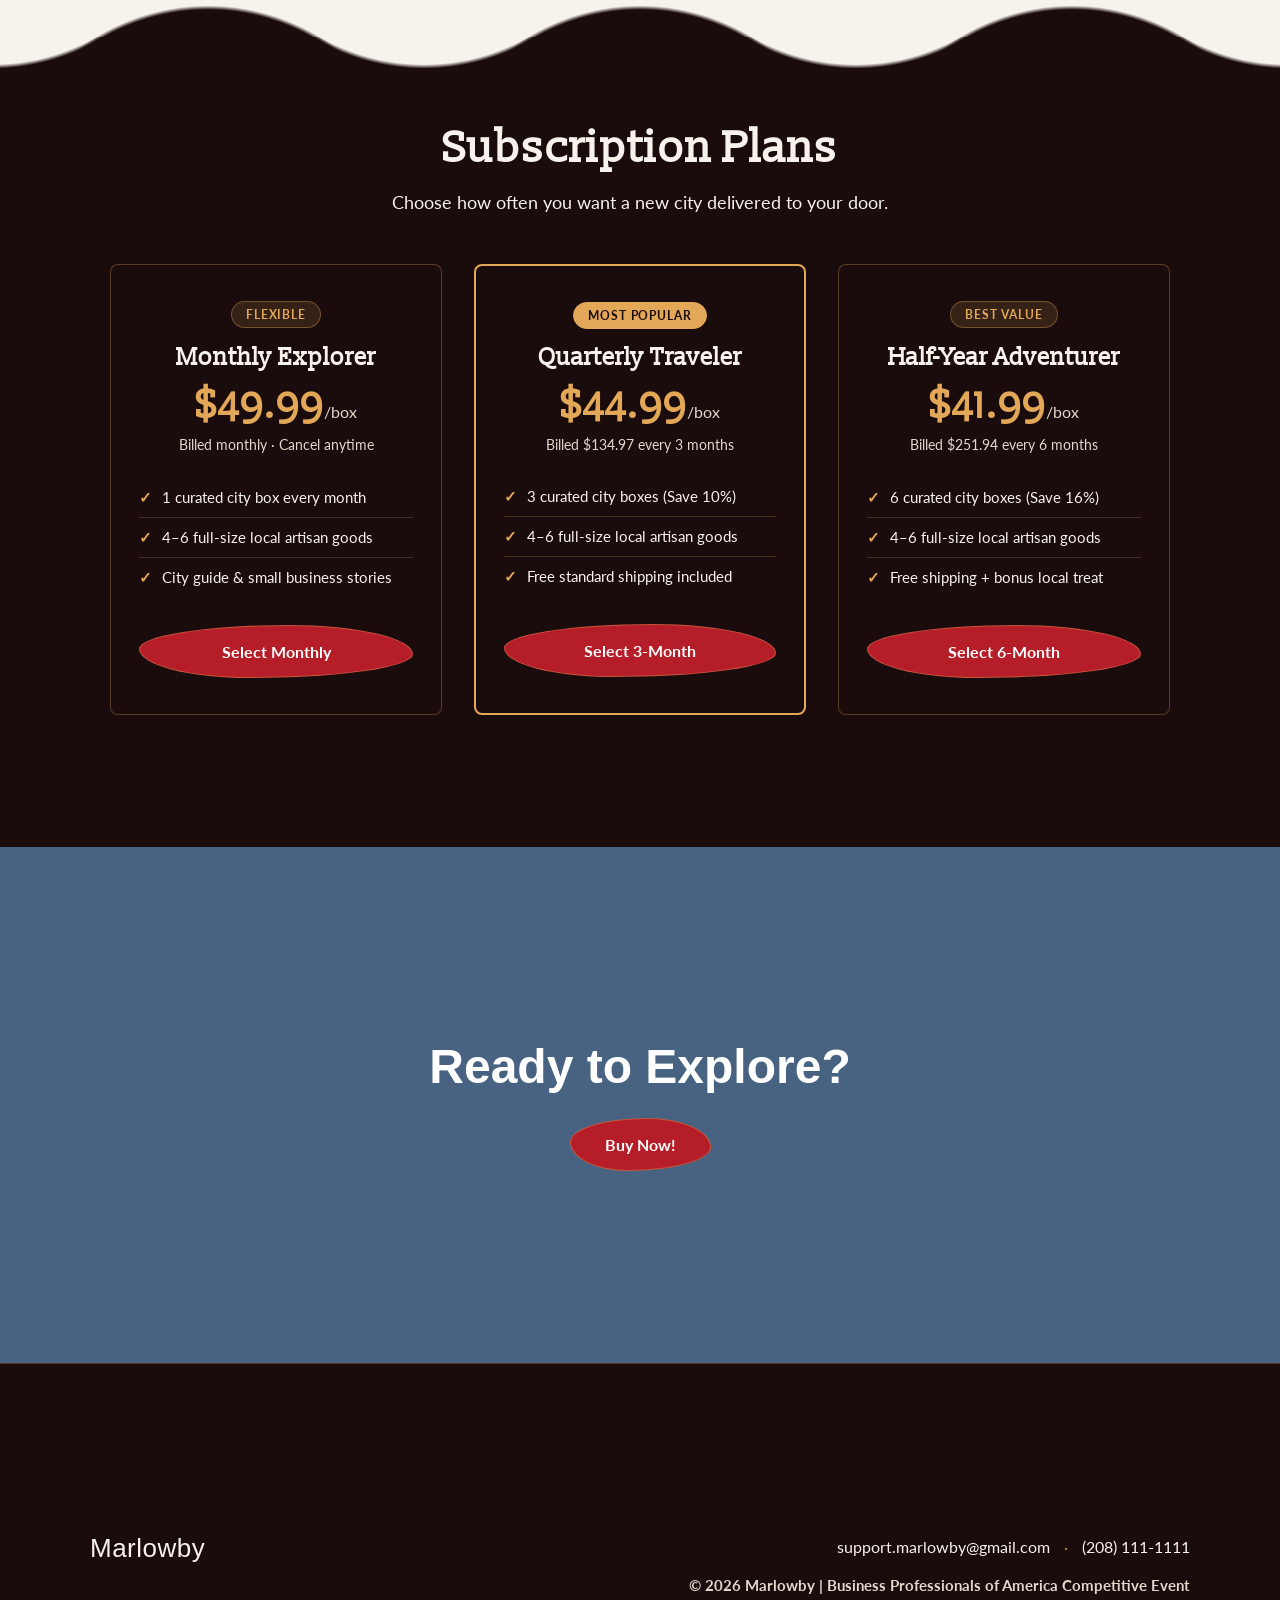
==== commit 544f1f58: "Update index.html" ====
--- a/index.html
+++ b/index.html
@@ -227,7 +227,7 @@
   </section>
 
   <!-- Subscription Plans Section -->
-   <section id="subscriptions" class="subscription-section box-bottom-wave">
+   <section id="subscriptions" class="subscription-section">
     <div class="container text-center">
       <h2>Subscription Plans</h2>
       <p class="section-subtitle">Choose how often you want a new city delivered to your door.</p>
@@ -280,8 +280,8 @@
     </div>
   </section>
 
-  <!-- Buy Now Section (Blue with Dual Wave Overlay) -->
-  <section class="cta-section">
+  <!-- Buy Now Section -->
+  <section class="cta-section box-bottom-wave">
     <div class="container text-center">
       <h1>Ready to Explore?</h1>
       <a href="shop.html" class="btn">
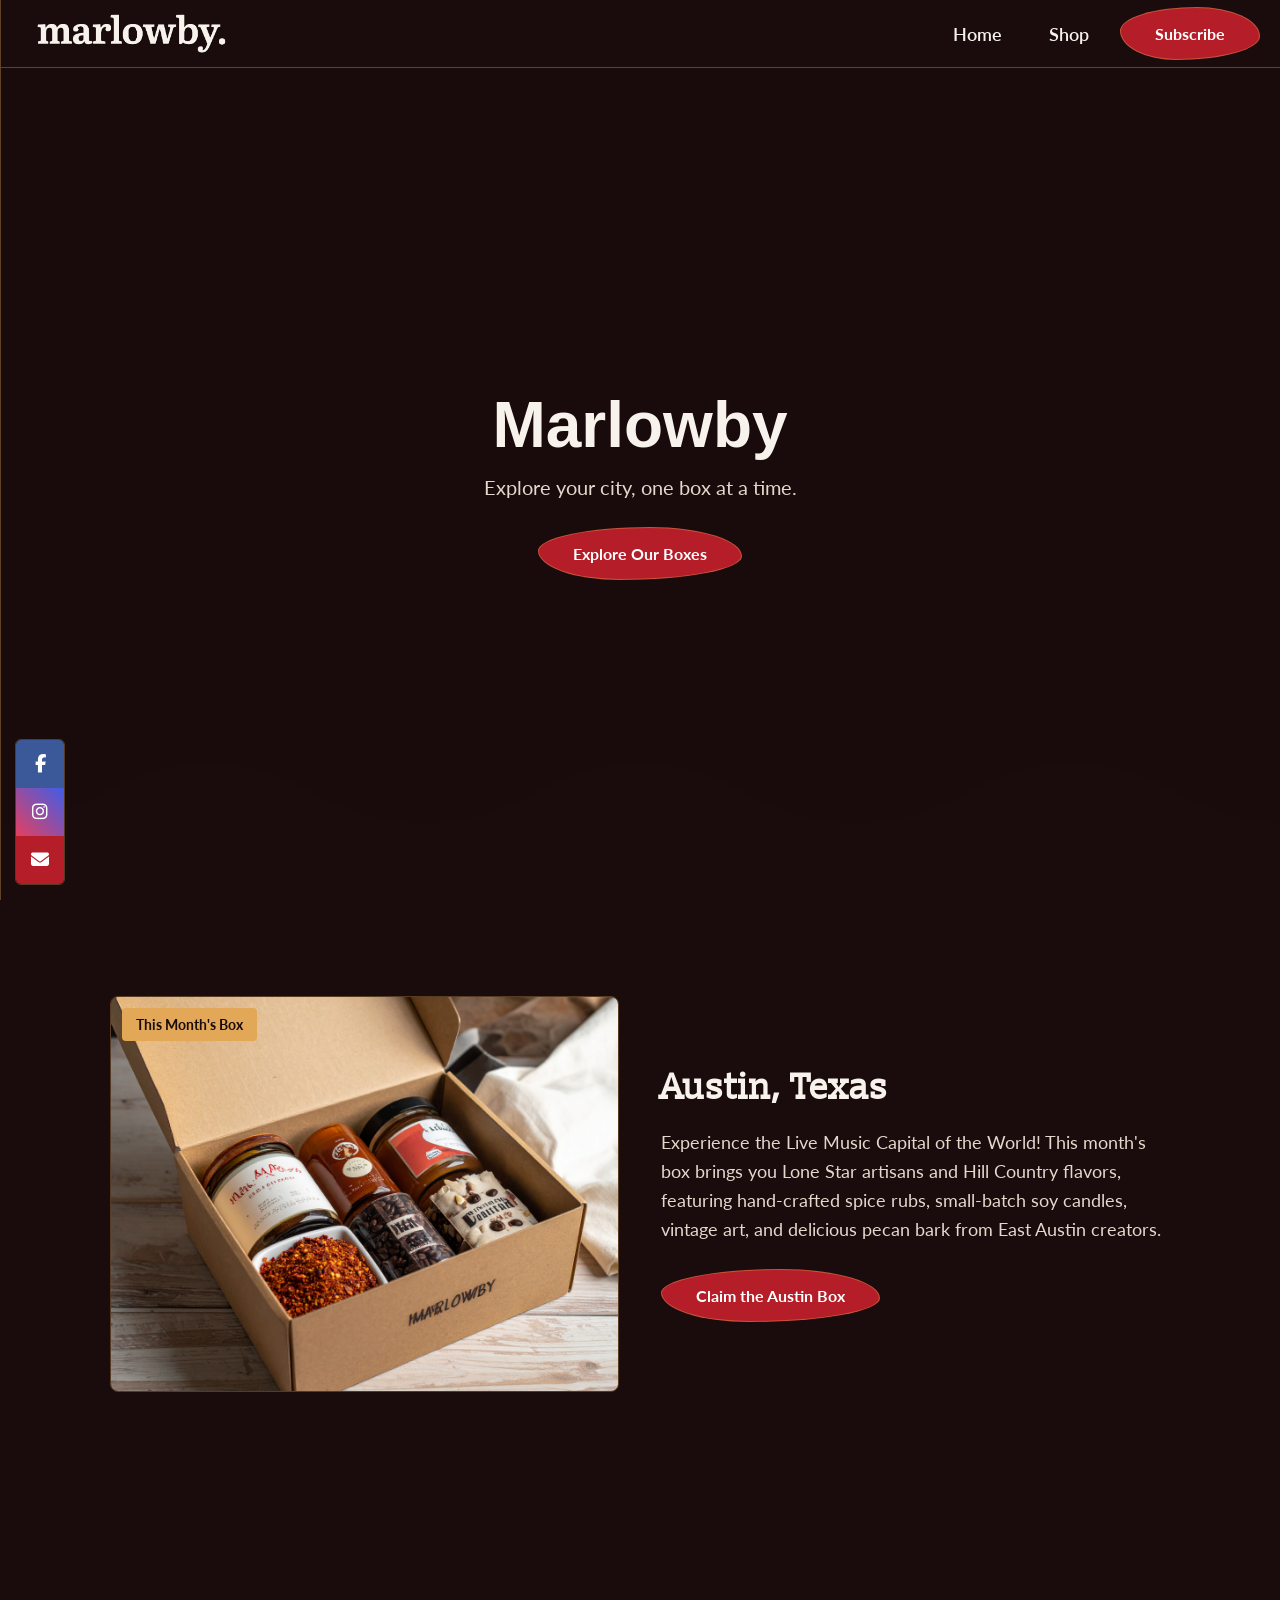
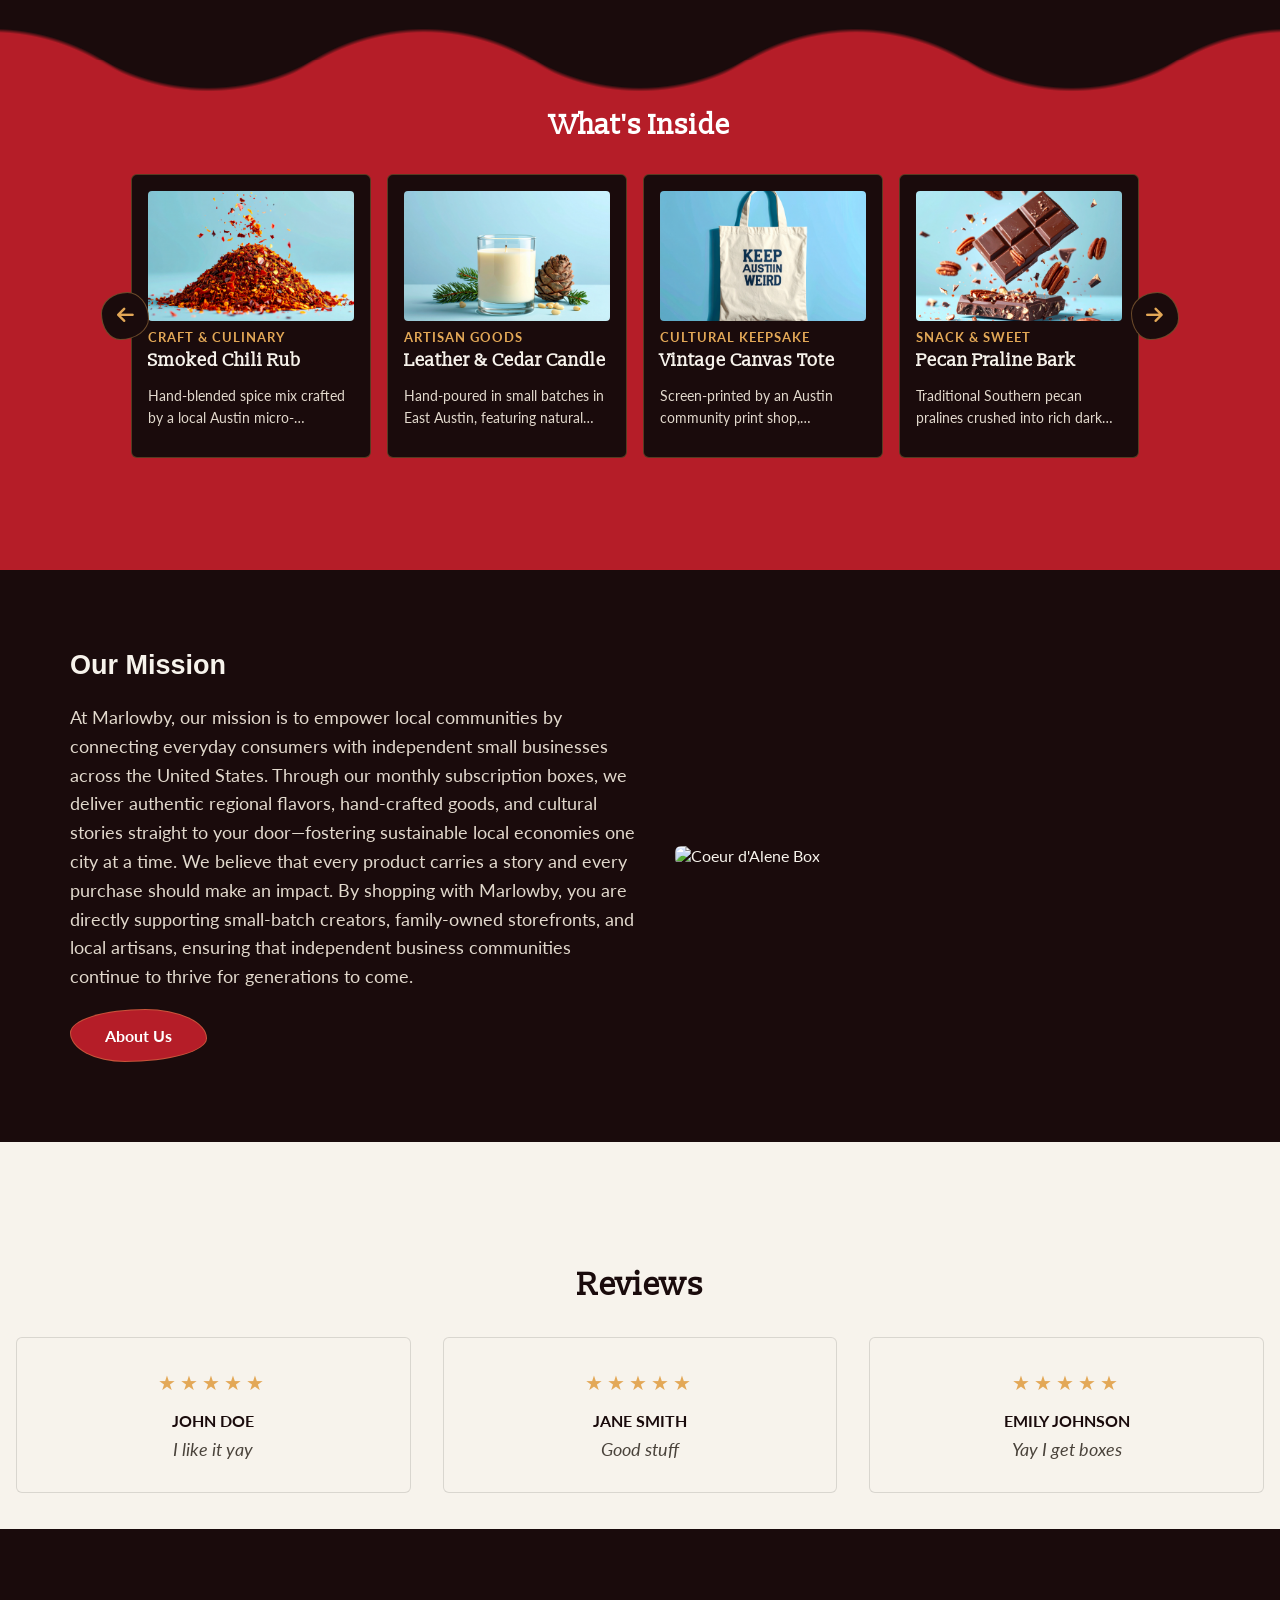
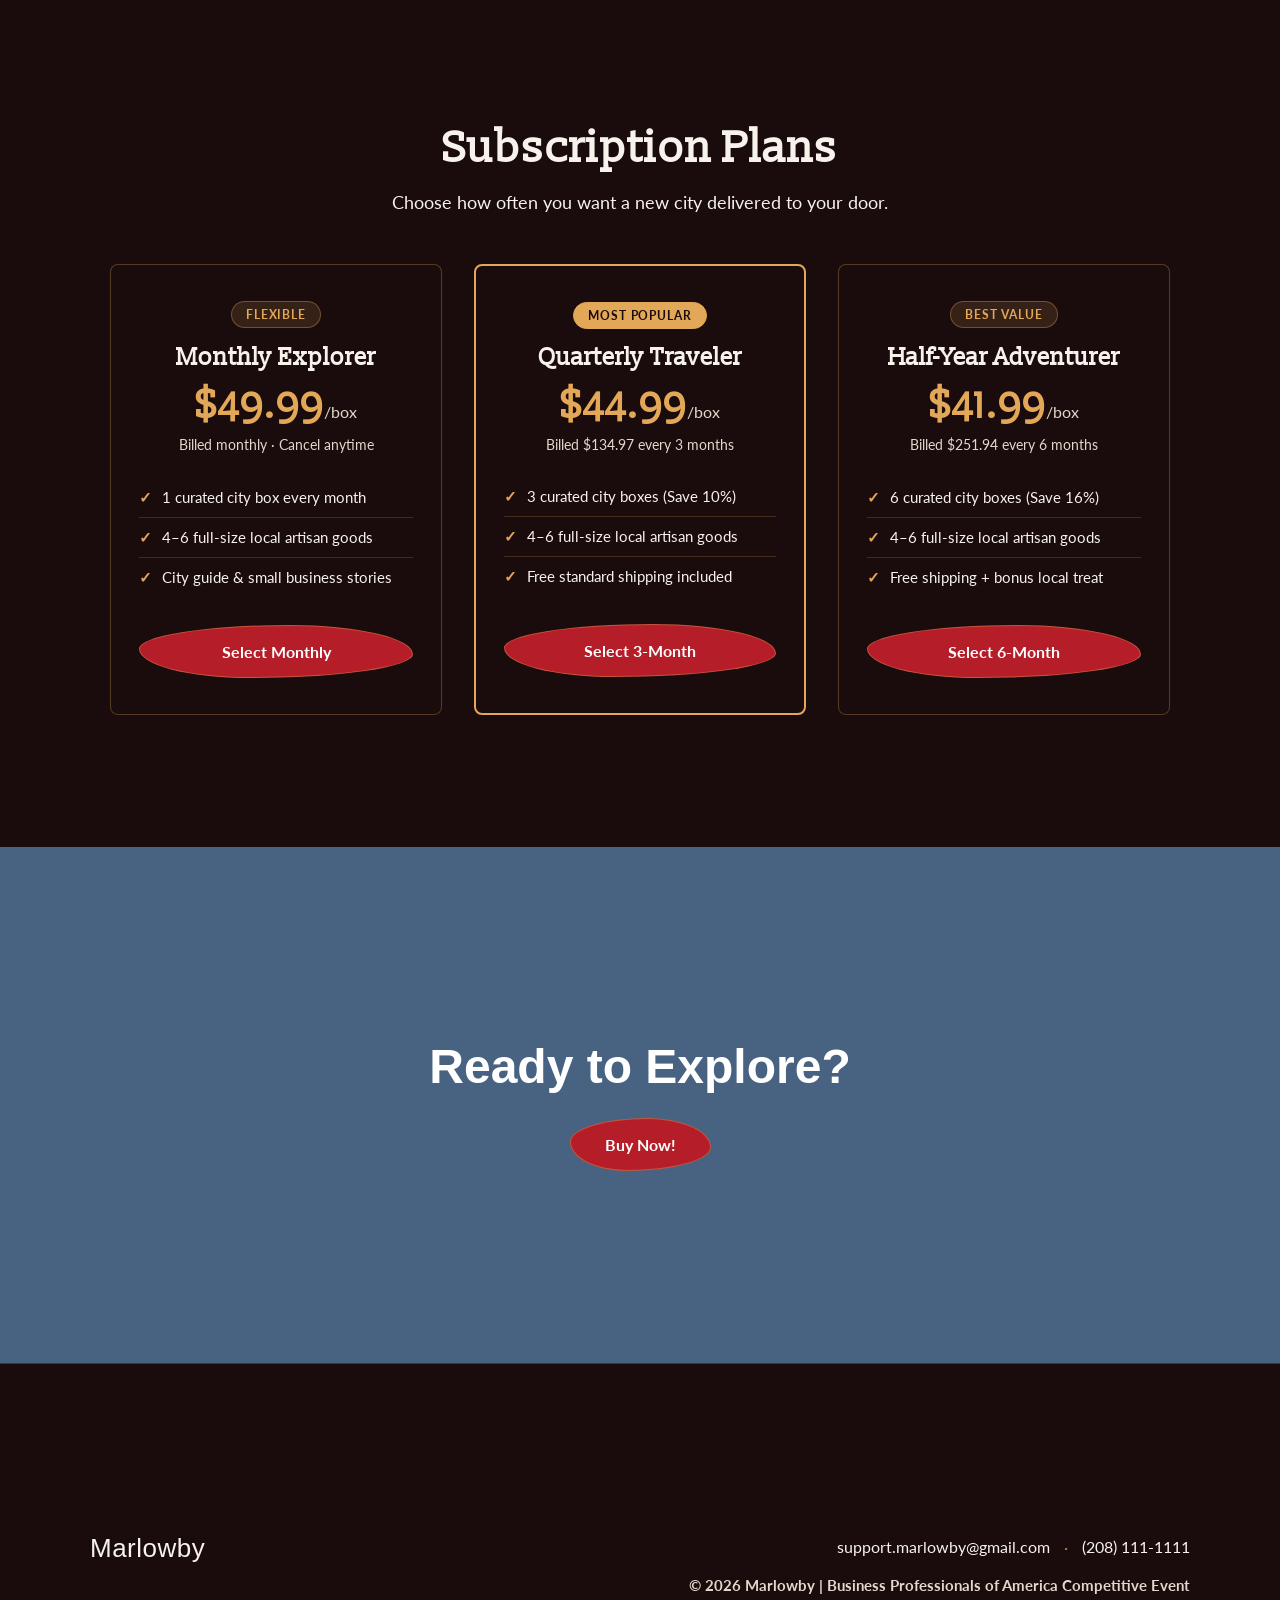
==== commit c4933ba3: "Update index.html" ====
--- a/index.html
+++ b/index.html
@@ -281,7 +281,7 @@
   </section>
 
   <!-- Buy Now Section -->
-  <section class="cta-section box-bottom-wave">
+  <section class="cta-section">
     <div class="container text-center">
       <h1>Ready to Explore?</h1>
       <a href="shop.html" class="btn">
--- a/style.css
+++ b/style.css
@@ -368,7 +368,7 @@
   z-index: -2;
 }
 
-/* Dark Brown/Oxblood (--bg-primary) section background with the top wave */
+/* Dark Brown/Oxblood (--bg-primary) section background with BOTH top and bottom waves */
 .subscription-section::after {
   content: "";
   position: absolute;
@@ -377,9 +377,13 @@
   z-index: -1;
 
   mask:
+    radial-gradient(213.01px at 50% calc(100% - 291.6px), #000 99%, #0000 101%) calc(50% - 216px) 0/432px 100%,
+    radial-gradient(213.01px at 50% calc(100% + 183.6px), #0000 99%, #000 101%) 50% calc(100% - 108px)/432px 100% repeat-x,
     radial-gradient(213.01px at 50% 291.6px, #000 99%, #0000 101%) 50% 0/432px 100%,
     radial-gradient(213.01px at 50% -183.6px, #0000 99%, #000 101%) calc(50% - 216px) 108px/432px 100% repeat-x;
   -webkit-mask:
+    radial-gradient(213.01px at 50% calc(100% - 291.6px), #000 99%, #0000 101%) calc(50% - 216px) 0/432px 100%,
+    radial-gradient(213.01px at 50% calc(100% + 183.6px), #0000 99%, #000 101%) 50% calc(100% - 108px)/432px 100% repeat-x,
     radial-gradient(213.01px at 50% 291.6px, #000 99%, #0000 101%) 50% 0/432px 100%,
     radial-gradient(213.01px at 50% -183.6px, #0000 99%, #000 101%) calc(50% - 216px) 108px/432px 100% repeat-x;
 }
